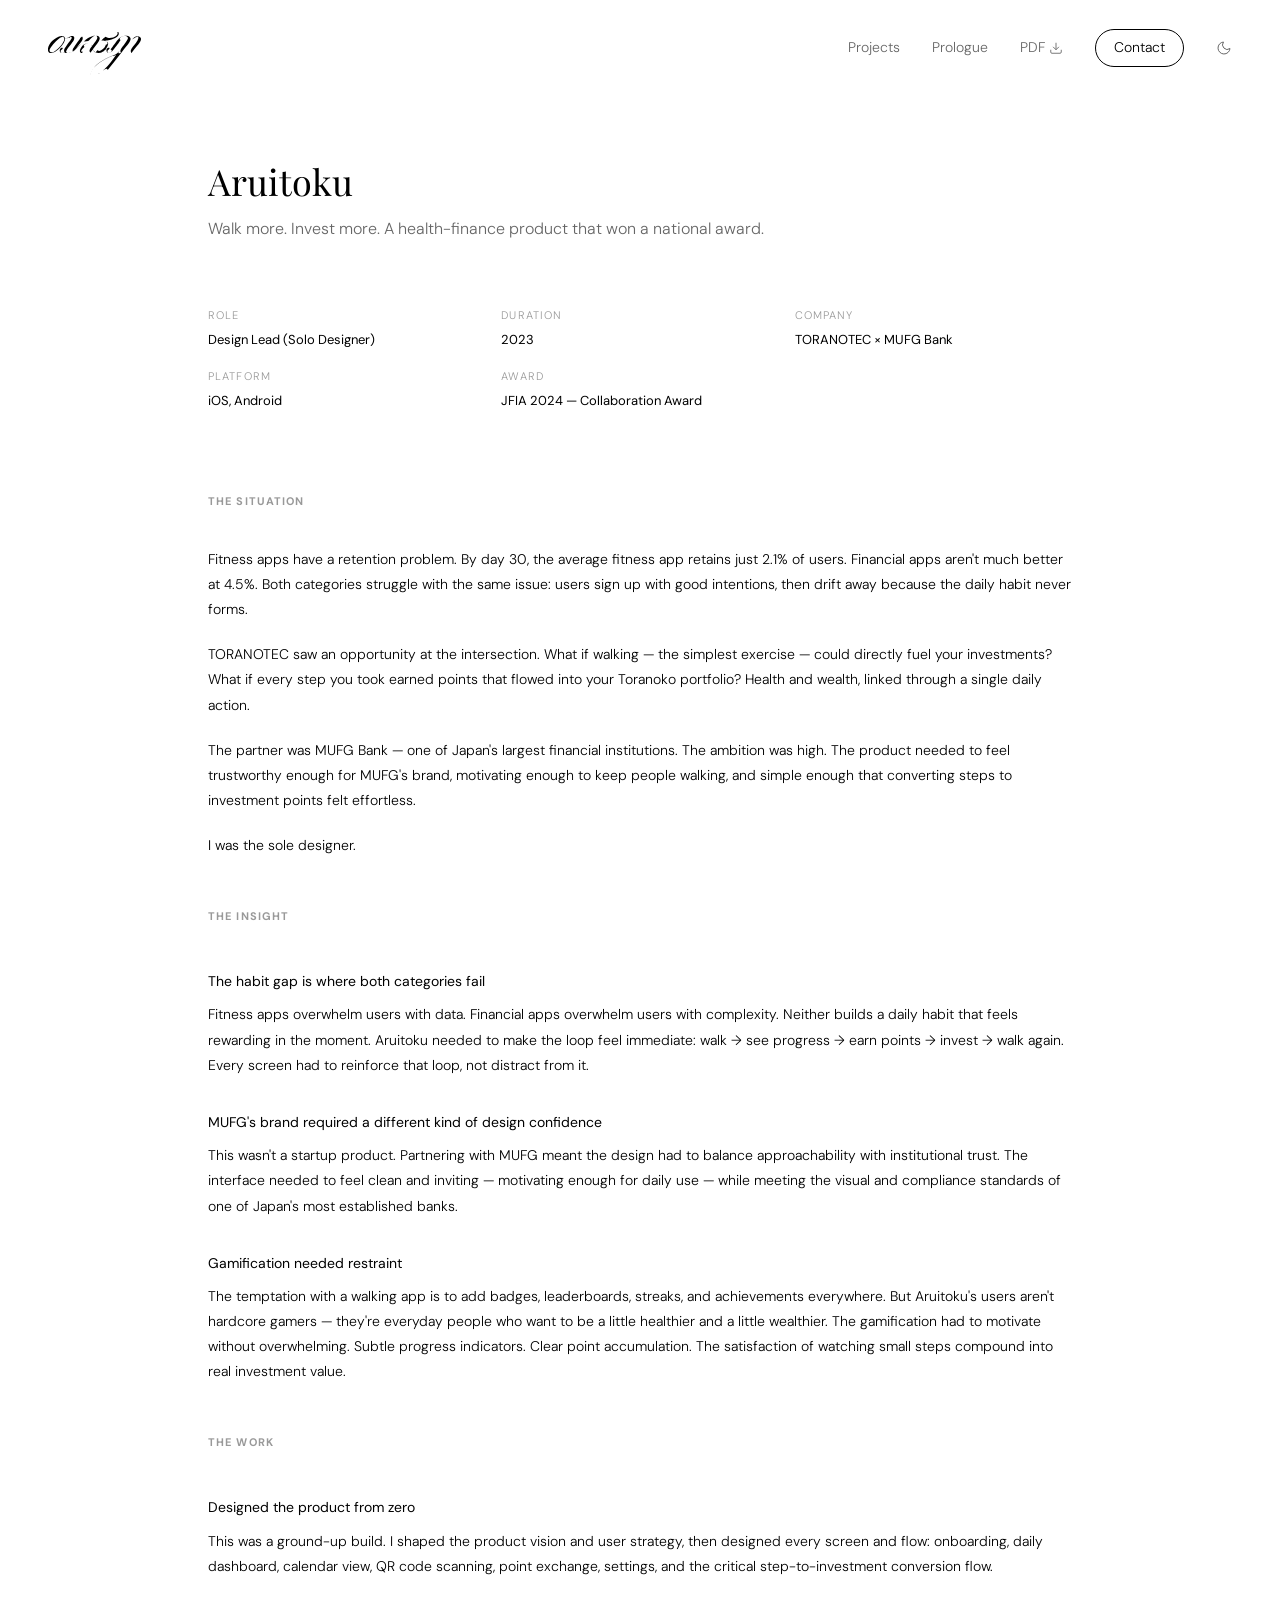
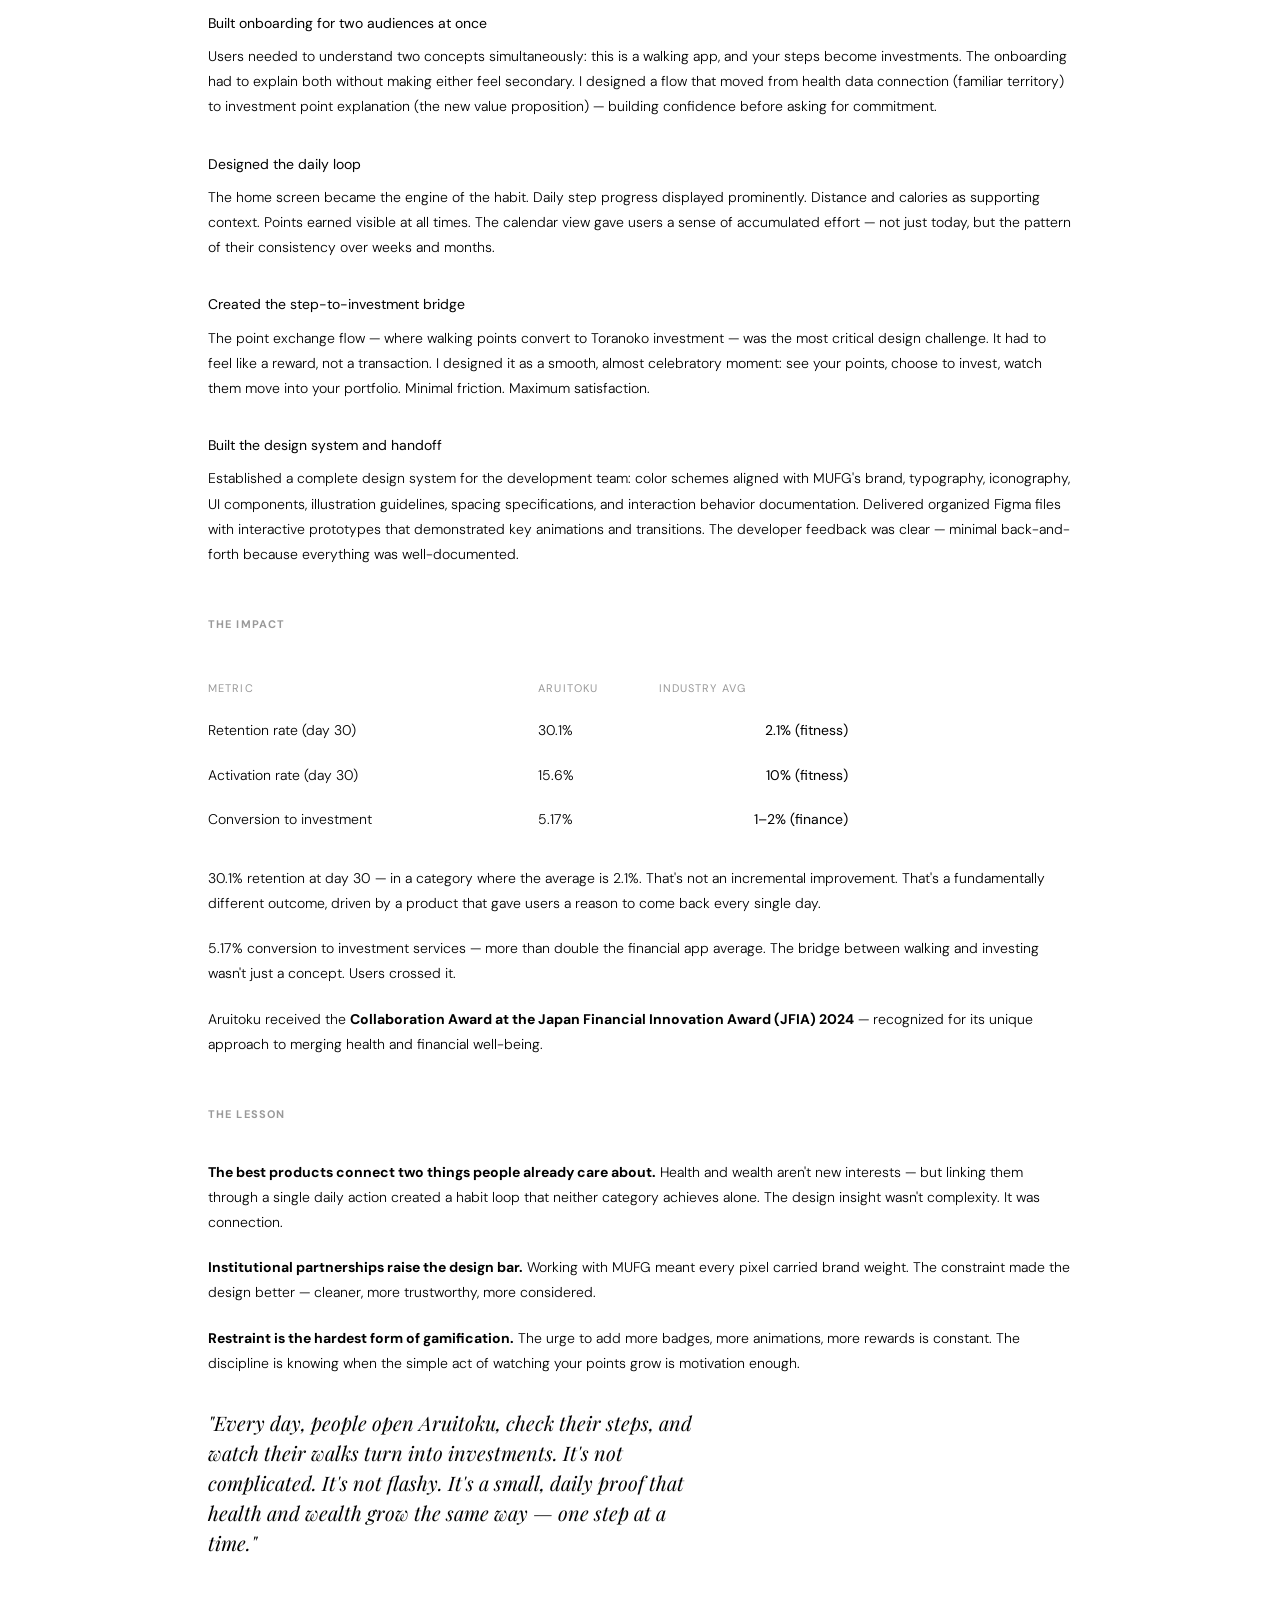
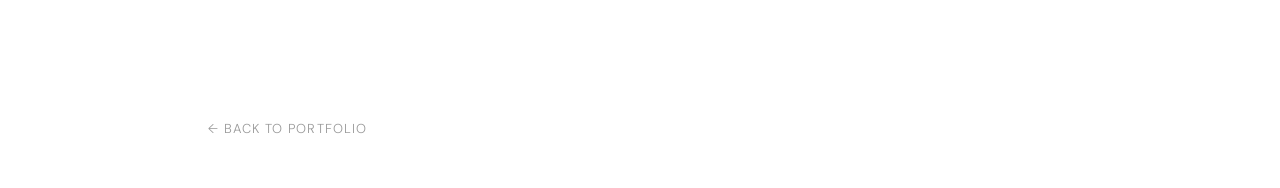
==== projects/aruitoku.html @ 1980c3f1 "Initial commit — portfolio site Static HTML/CSS portfolio with Didot + DM Sans typography, dark mode" ====
<!DOCTYPE html>
<html lang="en">
<head>
  <meta charset="UTF-8">
  <meta name="viewport" content="width=device-width, initial-scale=1.0">
  <title>Aruitoku — Amon T</title>
  <meta name="description" content="Walk more. Invest more. A health-finance walking app partnered with MUFG Bank that won the Japan Financial Innovation Award 2024.">
  <link href="https://fonts.googleapis.com/css2?family=Playfair+Display:ital,wght@0,400;1,400&family=DM+Sans:wght@100;200;300;400;500&display=swap" rel="stylesheet">
  <link rel="stylesheet" href="../css/style.css">
</head>
<body>
<a href="#main" class="skip-link">Skip to content</a>

<header class="site-header">
  <div class="container container--wide">
    <div class="site-header__logo"><a href="../index.html"><img src="../img/logo-amonrada.svg" alt="Amon T"></a></div>
    <nav class="site-header__nav" aria-label="Main navigation">
      <a href="../index.html#projects">Projects</a>
      <a href="../index.html#prologue">Prologue</a>
      <a href="../CV-AmonradaTardthong.pdf" download class="nav-pdf">PDF <svg width="14" height="14" viewBox="0 0 24 24" fill="none" stroke="currentColor" stroke-width="1.5"><path d="M21 15v4a2 2 0 0 1-2 2H5a2 2 0 0 1-2-2v-4"/><polyline points="7 10 12 15 17 10"/><line x1="12" y1="15" x2="12" y2="3"/></svg></a>
      <a href="#contact" class="nav-contact">Contact</a>
      <button class="theme-toggle" aria-label="Toggle light and dark mode" onclick="toggleTheme()">
        <svg class="theme-toggle__moon" viewBox="0 0 24 24"><path d="M21 12.79A9 9 0 1 1 11.21 3a7 7 0 0 0 9.79 9.79z"/></svg>
        <svg class="theme-toggle__sun" viewBox="0 0 24 24"><circle cx="12" cy="12" r="5"/><line x1="12" y1="1" x2="12" y2="3"/><line x1="12" y1="21" x2="12" y2="23"/><line x1="4.22" y1="4.22" x2="5.64" y2="5.64"/><line x1="18.36" y1="18.36" x2="19.78" y2="19.78"/><line x1="1" y1="12" x2="3" y2="12"/><line x1="21" y1="12" x2="23" y2="12"/><line x1="4.22" y1="19.78" x2="5.64" y2="18.36"/><line x1="18.36" y1="5.64" x2="19.78" y2="4.22"/></svg>
      </button>
    </nav>
  </div>
</header>
<main id="main">
  <section class="project-hero">
    <div class="container">
      <h1 class="project-hero__title">Aruitoku</h1>
      <p class="project-hero__subtitle">Walk more. Invest more. A health-finance product that won a national award.</p>
    </div>
  </section>

  <section>
    <div class="container">
      <dl class="project-meta">
        <div>
          <dt>Role</dt>
          <dd>Design Lead (Solo Designer)</dd>
        </div>
        <div>
          <dt>Duration</dt>
          <dd>2023</dd>
        </div>
        <div>
          <dt>Company</dt>
          <dd>TORANOTEC × MUFG Bank</dd>
        </div>
        <div>
          <dt>Platform</dt>
          <dd>iOS, Android</dd>
        </div>
        <div>
          <dt>Award</dt>
          <dd>JFIA 2024 — Collaboration Award</dd>
        </div>
      </dl>
    </div>
  </section>

  <!-- The situation -->
  <section class="content-section">
    <div class="container">
      <h2 class="content-section__label">The situation</h2>
      <div class="content-section__body">
        <p>Fitness apps have a retention problem. By day 30, the average fitness app retains just 2.1% of users. Financial apps aren't much better at 4.5%. Both categories struggle with the same issue: users sign up with good intentions, then drift away because the daily habit never forms.</p>
        <p>TORANOTEC saw an opportunity at the intersection. What if walking — the simplest exercise — could directly fuel your investments? What if every step you took earned points that flowed into your Toranoko portfolio? Health and wealth, linked through a single daily action.</p>
        <p>The partner was MUFG Bank — one of Japan's largest financial institutions. The ambition was high. The product needed to feel trustworthy enough for MUFG's brand, motivating enough to keep people walking, and simple enough that converting steps to investment points felt effortless.</p>
        <p>I was the sole designer.</p>
      </div>
    </div>
  </section>

  <!-- The insight -->
  <section class="content-section">
    <div class="container">
      <h2 class="content-section__label">The insight</h2>
      <div class="content-section__body">
        <h3>The habit gap is where both categories fail</h3>
        <p>Fitness apps overwhelm users with data. Financial apps overwhelm users with complexity. Neither builds a daily habit that feels rewarding in the moment. Aruitoku needed to make the loop feel immediate: walk → see progress → earn points → invest → walk again. Every screen had to reinforce that loop, not distract from it.</p>

        <h3>MUFG's brand required a different kind of design confidence</h3>
        <p>This wasn't a startup product. Partnering with MUFG meant the design had to balance approachability with institutional trust. The interface needed to feel clean and inviting — motivating enough for daily use — while meeting the visual and compliance standards of one of Japan's most established banks.</p>

        <h3>Gamification needed restraint</h3>
        <p>The temptation with a walking app is to add badges, leaderboards, streaks, and achievements everywhere. But Aruitoku's users aren't hardcore gamers — they're everyday people who want to be a little healthier and a little wealthier. The gamification had to motivate without overwhelming. Subtle progress indicators. Clear point accumulation. The satisfaction of watching small steps compound into real investment value.</p>
      </div>
    </div>
  </section>

  <!-- The work -->
  <section class="content-section">
    <div class="container">
      <h2 class="content-section__label">The work</h2>
      <div class="content-section__body">
        <h3>Designed the product from zero</h3>
        <p>This was a ground-up build. I shaped the product vision and user strategy, then designed every screen and flow: onboarding, daily dashboard, calendar view, QR code scanning, point exchange, settings, and the critical step-to-investment conversion flow.</p>

        <h3>Built onboarding for two audiences at once</h3>
        <p>Users needed to understand two concepts simultaneously: this is a walking app, and your steps become investments. The onboarding had to explain both without making either feel secondary. I designed a flow that moved from health data connection (familiar territory) to investment point explanation (the new value proposition) — building confidence before asking for commitment.</p>

        <h3>Designed the daily loop</h3>
        <p>The home screen became the engine of the habit. Daily step progress displayed prominently. Distance and calories as supporting context. Points earned visible at all times. The calendar view gave users a sense of accumulated effort — not just today, but the pattern of their consistency over weeks and months.</p>

        <h3>Created the step-to-investment bridge</h3>
        <p>The point exchange flow — where walking points convert to Toranoko investment — was the most critical design challenge. It had to feel like a reward, not a transaction. I designed it as a smooth, almost celebratory moment: see your points, choose to invest, watch them move into your portfolio. Minimal friction. Maximum satisfaction.</p>

        <h3>Built the design system and handoff</h3>
        <p>Established a complete design system for the development team: color schemes aligned with MUFG's brand, typography, iconography, UI components, illustration guidelines, spacing specifications, and interaction behavior documentation. Delivered organized Figma files with interactive prototypes that demonstrated key animations and transitions. The developer feedback was clear — minimal back-and-forth because everything was well-documented.</p>
      </div>
    </div>
  </section>

  <!-- The impact -->
  <section class="content-section">
    <div class="container">
      <h2 class="content-section__label">The impact</h2>
      <div class="content-section__body">
        <table class="metrics-table">
          <thead>
            <tr>
              <th>Metric</th>
              <th>Aruitoku</th>
              <th>Industry avg</th>
            </tr>
          </thead>
          <tbody>
            <tr>
              <td>Retention rate (day 30)</td>
              <td>30.1%</td>
              <td>2.1% (fitness)</td>
            </tr>
            <tr>
              <td>Activation rate (day 30)</td>
              <td>15.6%</td>
              <td>10% (fitness)</td>
            </tr>
            <tr>
              <td>Conversion to investment</td>
              <td>5.17%</td>
              <td>1–2% (finance)</td>
            </tr>
          </tbody>
        </table>
        <p>30.1% retention at day 30 — in a category where the average is 2.1%. That's not an incremental improvement. That's a fundamentally different outcome, driven by a product that gave users a reason to come back every single day.</p>
        <p>5.17% conversion to investment services — more than double the financial app average. The bridge between walking and investing wasn't just a concept. Users crossed it.</p>
        <p>Aruitoku received the <strong>Collaboration Award at the Japan Financial Innovation Award (JFIA) 2024</strong> — recognized for its unique approach to merging health and financial well-being.</p>
      </div>
    </div>
  </section>

  <!-- The lesson -->
  <section class="content-section">
    <div class="container">
      <h2 class="content-section__label">The lesson</h2>
      <div class="content-section__body">
        <p><strong>The best products connect two things people already care about.</strong> Health and wealth aren't new interests — but linking them through a single daily action created a habit loop that neither category achieves alone. The design insight wasn't complexity. It was connection.</p>
        <p><strong>Institutional partnerships raise the design bar.</strong> Working with MUFG meant every pixel carried brand weight. The constraint made the design better — cleaner, more trustworthy, more considered.</p>
        <p><strong>Restraint is the hardest form of gamification.</strong> The urge to add more badges, more animations, more rewards is constant. The discipline is knowing when the simple act of watching your points grow is motivation enough.</p>
      </div>
    </div>
  </section>

  <div class="container">
    <blockquote class="pull-quote">"Every day, people open Aruitoku, check their steps, and watch their walks turn into investments. It's not complicated. It's not flashy. It's a small, daily proof that health and wealth grow the same way — one step at a time."</blockquote>
  </div>

    <section class="content-section"><div class="container"><a href="../index.html" class="back-link">&#8592; Back to Portfolio</a></div></section>
</main>
<script>
function toggleTheme() {
  var root = document.documentElement;
  var current = root.getAttribute("data-theme");
  var isDark = current === "dark" || (!current && window.matchMedia("(prefers-color-scheme: dark)").matches);
  var next = isDark ? "light" : "dark";
  root.setAttribute("data-theme", next);
  localStorage.setItem("theme", next);
}
(function() {
  var saved = localStorage.getItem("theme");
  if (saved) document.documentElement.setAttribute("data-theme", saved);
})();

// Show/hide header on scroll
(function() {
  var header = document.querySelector('.site-header');
  if (!header) return;
  var lastY = 0;
  window.addEventListener('scroll', function() {
    var y = window.scrollY;
    if (y < 64) {
      header.classList.remove('site-header--hidden');
    } else if (y > lastY) {
      header.classList.add('site-header--hidden');
    } else {
      header.classList.remove('site-header--hidden');
    }
    lastY = y;
  }, { passive: true });
})();

// Page transition for back link
(function() {
  document.querySelectorAll('a.back-link, a[href^="../index.html"]').forEach(function(link) {
    link.addEventListener('click', function(e) {
      e.preventDefault();
      var url = link.getAttribute('href');
      document.body.classList.add('page-exit');
      setTimeout(function() { window.location.href = url; }, 400);
    });
  });
})();
</script>
</body>
</html>
---- css/style.css ----
/* ============================================
   Portfolio — Amonrada Tardthong
   Pure black & white. Instrument Serif + DM Sans.
   ============================================ */

/* --- Reset & Base --- */
*, *::before, *::after {
  margin: 0;
  padding: 0;
  box-sizing: border-box;
}

:root {
  --text-primary: #000000;
  --text-secondary: #666666;
  --text-tertiary: #999999;
  --border: #E5E5E5;
  --bg: #FFFFFF;
  --bg-placeholder: #F5F5F5;
  --bg-warm: #F7F5F2;
  --max-width: 960px;
  --font-display: Didot, 'Playfair Display', 'Bodoni MT', Georgia, serif;
  --font-body: 'DM Sans', -apple-system, sans-serif;
}

/* Dark mode — applied via [data-theme="dark"] toggle or system preference */
[data-theme="dark"] {
  --text-primary: #F0F0F0;
  --text-secondary: #A0A0A0;
  --text-tertiary: #707070;
  --border: #2A2A2A;
  --bg: #0A0A0A;
  --bg-placeholder: #1A1A1A;
  --bg-warm: #141210;
}

@media (prefers-color-scheme: dark) {
  :root:not([data-theme="light"]) {
    --text-primary: #F0F0F0;
    --text-secondary: #A0A0A0;
    --text-tertiary: #707070;
    --border: #2A2A2A;
    --bg: #0A0A0A;
    --bg-placeholder: #1A1A1A;
    --bg-warm: #141210;
  }
}

html {
  font-size: 16px;
  -webkit-text-size-adjust: 100%;
  scrollbar-width: thin;
  scrollbar-color: rgba(0, 0, 0, 0.15) transparent;
}

::-webkit-scrollbar {
  width: 6px;
}

::-webkit-scrollbar-track {
  background: transparent;
}

::-webkit-scrollbar-thumb {
  background: rgba(0, 0, 0, 0.15);
  border-radius: 3px;
}

::-webkit-scrollbar-thumb:hover {
  background: rgba(0, 0, 0, 0.3);
}

@media (prefers-color-scheme: dark) {
  :root:not([data-theme="light"]) {
    scrollbar-color: rgba(255, 255, 255, 0.15) transparent;
  }
  :root:not([data-theme="light"]) ::-webkit-scrollbar-thumb {
    background: rgba(255, 255, 255, 0.15);
  }
  :root:not([data-theme="light"]) ::-webkit-scrollbar-thumb:hover {
    background: rgba(255, 255, 255, 0.3);
  }
}

[data-theme="dark"] {
  scrollbar-color: rgba(255, 255, 255, 0.15) transparent;
}

[data-theme="dark"] ::-webkit-scrollbar-thumb {
  background: rgba(255, 255, 255, 0.15);
}

[data-theme="dark"] ::-webkit-scrollbar-thumb:hover {
  background: rgba(255, 255, 255, 0.3);
}

body {
  font-family: var(--font-body);
  font-weight: 300;
  font-size: 14px;
  line-height: 1.7;
  color: var(--text-primary);
  background-color: var(--bg);
  -webkit-font-smoothing: antialiased;
  -moz-osx-font-smoothing: grayscale;
  padding-top: 80px;
}

a {
  color: inherit;
  text-decoration: none;
}

a:hover {
  text-decoration: underline;
}

img {
  max-width: 100%;
  display: block;
}

/* --- Page load animation --- */

.hero__name-block {
  opacity: 0;
  transform: translateY(30px);
  animation: fadeSlideUp 0.8s ease forwards 0.5s;
}

@keyframes fadeSlideUp {
  to {
    opacity: 1;
    transform: translateY(0);
  }
}

@keyframes fadeSlideDown {
  to {
    opacity: 1;
    transform: translateY(0);
  }
}

/* Scroll-triggered fade in */
.fade-in {
  opacity: 0;
  transform: translateY(24px);
  transition: opacity 0.6s ease, transform 0.6s ease;
}

.fade-in.is-visible {
  opacity: 1;
  transform: translateY(0);
}

/* --- Skip to content --- */
.skip-link {
  position: absolute;
  top: -100%;
  left: 16px;
  background: var(--text-primary);
  color: var(--bg);
  padding: 8px 16px;
  font-size: 13px;
  z-index: 100;
  border-radius: 0 0 4px 4px;
}

.skip-link:focus {
  top: 0;
  text-decoration: none;
}

/* --- Layout --- */
.container {
  max-width: var(--max-width);
  margin: 0 auto;
  padding-left: 24px;
  padding-right: 24px;
}

@media (min-width: 640px) {
  .container {
    padding-left: 36px;
    padding-right: 36px;
  }
}

@media (min-width: 960px) {
  .container {
    padding-left: 48px;
    padding-right: 48px;
  }
}

.container--wide {
  max-width: 1280px;
}

/* --- Header --- */
.site-header {
  padding: 20px 0;
  position: fixed;
  top: 0;
  left: 0;
  right: 0;
  z-index: 50;
  background: rgba(255, 255, 255, 0.95);
  backdrop-filter: blur(20px);
  -webkit-backdrop-filter: blur(20px);
  transform: translateY(0);
  transition: transform 0.3s ease;
}

@media (prefers-color-scheme: dark) {
  :root:not([data-theme="light"]) .site-header {
    background: rgba(10, 10, 10, 0.95);
  }
}

[data-theme="dark"] .site-header {
  background: rgba(10, 10, 10, 0.95);
}

.site-header--hidden {
  transform: translateY(-100%);
}

.site-header .container {
  display: flex;
  justify-content: space-between;
  align-items: center;
  max-width: 1280px;
}

.site-header__logo {
  display: flex;
  align-items: center;
  padding-top: 12px;
}

.site-header__logo img {
  height: 44px;
  width: auto;
  display: block;
}

@media (prefers-color-scheme: dark) {
  :root:not([data-theme="light"]) .site-header__logo img {
    filter: invert(1);
  }
}

[data-theme="dark"] .site-header__logo img {
  filter: invert(1);
}

.site-header__logo a:hover {
  text-decoration: none;
}

.site-header__nav {
  display: flex;
  align-items: center;
  gap: 32px;
}

.site-header__nav a {
  font-size: 14px;
  font-weight: 300;
  color: var(--text-secondary);
}

.site-header__nav a:hover {
  color: var(--text-primary);
  text-decoration: none;
}

.site-header__nav .nav-pdf {
  display: inline-flex;
  align-items: center;
  gap: 4px;
}

.site-header__nav .nav-pdf svg {
  vertical-align: middle;
}

.site-header__nav .nav-contact {
  border: 1px solid var(--text-primary);
  border-radius: 20px;
  padding: 6px 18px;
  color: var(--text-primary);
  font-weight: 300;
  transition: background 0.2s, color 0.2s;
}

.site-header__nav .nav-contact:hover {
  background: var(--text-primary);
  color: var(--bg);
}

/* --- Hero (Home) — full page --- */
.hero {
  padding: 0;
}

.hero__content {
  display: flex;
  flex-direction: column;
  justify-content: flex-end;
  min-height: calc(100vh - 80px);
  max-width: 1280px;
  margin: 0 auto;
  padding: 48px 24px;
  position: relative;
  will-change: transform, opacity;
}

@media (min-width: 640px) {
  .hero__content {
    padding: 48px 36px;
  }
}

@media (min-width: 960px) {
  .hero__content {
    padding: 56px 48px;
  }
}

.hero__location-value {
  margin-top: 1.5rem;
  font-size: 11px;
  font-weight: 300;
  text-transform: uppercase;
  letter-spacing: 0.08em;
  color: var(--text-tertiary);
}

.hero__name-block {
  padding: 2rem 0;
  position: relative;
  transition: opacity 0.3s ease, transform 0.3s ease;
}

.hero__location {
  transition: opacity 0.3s ease, transform 0.3s ease;
}

.hero__title {
  font-family: var(--font-display);
  font-size: 64px;
  font-weight: 400;
  line-height: 1.05;
  text-transform: uppercase;
  letter-spacing: 0.04em;
}

@media (min-width: 640px) {
  .hero__title {
    font-size: 80px;
  }
}

@media (min-width: 960px) {
  .hero__title {
    font-size: 104px;
  }
}

.hero__tagline {
  margin-top: 1.5rem;
  font-size: 12px;
  text-transform: uppercase;
  letter-spacing: 0.08em;
  line-height: 1.7;
  color: var(--text-primary);
  max-width: 420px;
}

/* Scroll indicator */
.hero__scroll {
  position: absolute;
  bottom: 0;
  right: 0;
  display: flex;
  align-items: flex-end;
  gap: 12px;
  font-size: 11px;
  text-transform: uppercase;
  letter-spacing: 0.1em;
  color: var(--text-tertiary);
  transition: opacity 0.3s ease;
}

@media (min-width: 640px) {
  .hero__scroll {
    right: 36px;
  }
}

@media (min-width: 960px) {
  .hero__scroll {
    right: 48px;
  }
}

.hero__scroll-line {
  width: 1px;
  height: 48px;
  position: relative;
  overflow: hidden;
  background: var(--border);
}

.hero__scroll-line::after {
  content: '';
  position: absolute;
  top: -100%;
  left: 0;
  width: 1px;
  height: 100%;
  background: linear-gradient(to bottom, transparent, var(--text-primary));
  animation: scrollLine 2s ease-in-out infinite;
}

@keyframes scrollLine {
  0% { top: -100%; }
  50% { top: 100%; }
  50.01% { top: -100%; }
  100% { top: 100%; }
}

/* Rotating welcome badge */
.hero__badge {
  position: absolute;
  top: 48px;
  right: 24px;
  width: 112px;
  height: 112px;
  display: none;
}

@media (min-width: 640px) {
  .hero__badge {
    display: block;
    right: 36px;
  }
}

@media (min-width: 960px) {
  .hero__badge {
    width: 128px;
    height: 128px;
    right: 48px;
  }
}

.hero__badge svg {
  width: 100%;
  height: 100%;
  animation: spin 20s linear infinite;
}

@keyframes spin {
  from { transform: rotate(0deg); }
  to { transform: rotate(360deg); }
}

/* --- Point of View --- */
.pov {
  padding: 8rem 0 9rem;
}

.pov__label {
  font-size: 11px;
  font-weight: 400;
  text-transform: uppercase;
  letter-spacing: 0.15em;
  color: var(--text-tertiary);
  margin-bottom: 2.5rem;
}

.pov__text {
  font-family: var(--font-body);
  font-size: 24px;
  font-weight: 100;
  line-height: 1.6;
  max-width: 680px;
  background: linear-gradient(
    to bottom,
    var(--text-primary) 0%,
    var(--text-primary) calc(var(--pov-reveal, 0%) - 15%),
    var(--border) calc(var(--pov-reveal, 0%) + 15%)
  );
  -webkit-background-clip: text;
  -webkit-text-fill-color: transparent;
  background-clip: text;
}

.pov__text--second {
  margin-top: 1.5rem;
}

@media (min-width: 640px) {
  .pov__text {
    font-size: 32px;
  }
}

@media (min-width: 960px) {
  .pov__text {
    font-size: 42px;
  }
}

/* --- Profile / Timeline section --- */
.profile {
  padding: 6rem 0;
}

.profile .container {
  max-width: 1280px;
}

.profile__label {
  font-size: 11px;
  font-weight: 400;
  text-transform: uppercase;
  letter-spacing: 0.15em;
  color: var(--text-tertiary);
  margin-bottom: 1.5rem;
}

.profile__heading {
  font-family: var(--font-display);
  font-size: 48px;
  font-weight: 400;
  line-height: 1.1;
  margin-bottom: 4rem;
}

@media (min-width: 640px) {
  .profile__heading {
    font-size: 64px;
  }
}

@media (min-width: 960px) {
  .profile__heading {
    font-size: 80px;
  }
}

/* Timeline */
.timeline {
  padding-top: 0.5rem;
  overflow-x: auto;
}

.timeline__track {
  display: flex;
  gap: 0;
  min-width: 600px;
  position: relative;
}

.timeline__item {
  flex: 1;
  position: relative;
  padding-top: 2rem;
}

.timeline__item::before {
  content: '';
  position: absolute;
  top: 8px;
  left: 0;
  right: 0;
  height: 1px;
  background: var(--border);
}

.timeline__item:last-child::before {
  background: repeating-linear-gradient(
    to right,
    var(--border) 0,
    var(--border) 4px,
    transparent 4px,
    transparent 8px
  );
}

.timeline--no-dash .timeline__item:last-child::before {
  background: var(--border);
}

.timeline__dot {
  position: absolute;
  top: 4px;
  left: 0;
  width: 9px;
  height: 9px;
  border: 1.5px solid var(--text-primary);
  border-radius: 50%;
  background: var(--bg);
  z-index: 1;
}

.timeline__year {
  font-size: 12px;
  color: var(--text-tertiary);
  margin-bottom: 0.75rem;
  font-style: italic;
  font-family: var(--font-display);
}

.timeline__role {
  font-size: 14px;
  font-weight: 400;
  line-height: 1.4;
  margin-bottom: 0.15rem;
}

.timeline__company {
  font-size: 12px;
  color: var(--text-tertiary);
}

/* --- Section label --- */
.section-label {
  font-family: var(--font-body);
  font-size: 11px;
  font-weight: 400;
  text-transform: uppercase;
  letter-spacing: 0.1em;
  color: var(--text-tertiary);
  padding-bottom: 1rem;
  margin-bottom: 0;
}

/* --- Section spacing --- */
.section {
  padding-top: 6rem;
}

/* --- Projects grid --- */
.projects__title {
  font-size: 11px;
  font-weight: 400;
  text-transform: uppercase;
  letter-spacing: 0.15em;
  color: var(--text-tertiary);
  margin-bottom: 3rem;
}

/* Featured project — minimal border card */
.project-feature {
  border: 1px solid var(--border);
  border-radius: 16px;
  padding: 2rem;
  margin-bottom: 2rem;
  display: grid;
  grid-template-columns: 1fr;
  gap: 1.5rem;
  box-shadow: none;
  transition: transform 0.3s ease, box-shadow 0.3s ease;
  cursor: pointer;
  text-decoration: none;
  color: inherit;
}

.project-feature:hover {
  transform: translateY(-4px);
  box-shadow: 0 8px 24px rgba(0, 0, 0, 0.05);
  text-decoration: none;
}

@media (min-width: 768px) {
  .project-feature {
    grid-template-columns: 1fr 1fr;
    padding: 2.5rem;
    gap: 2.5rem;
    align-items: center;
  }
}

.project-feature__content {
  display: flex;
  flex-direction: column;
}

.project-feature__left {
  display: flex;
  flex-direction: column;
}

.project-feature__image {
  background: var(--bg-placeholder);
  aspect-ratio: 4 / 3;
  width: 100%;
  display: flex;
  align-items: center;
  justify-content: center;
  font-size: 13px;
  color: var(--text-tertiary);
  border-radius: 8px;
  overflow: hidden;
}

.project-feature__image img {
  width: 100%;
  height: 100%;
  object-fit: cover;
}

@media (min-width: 768px) {
  .project-feature__image {
    aspect-ratio: auto;
    height: 100%;
    min-height: 260px;
  }
}

.project-feature__year {
  font-size: 11px;
  text-transform: uppercase;
  letter-spacing: 0.1em;
  color: var(--text-tertiary);
  margin-bottom: 0.5rem;
}

.project-feature__name {
  font-family: var(--font-body);
  font-size: 22px;
  font-weight: 400;
  margin-bottom: 0.5rem;
}

.project-feature__quote {
  font-family: var(--font-body);
  font-size: 14px;
  font-weight: 300;
  font-style: italic;
  line-height: 1.6;
  color: var(--text-secondary);
  margin-bottom: 1rem;
}

.project-feature__desc {
  font-size: 13px;
  font-weight: 300;
  color: var(--text-secondary);
  line-height: 1.7;
}


.project-feature__results-label {
  font-size: 11px;
  text-transform: uppercase;
  letter-spacing: 0.1em;
  color: var(--text-tertiary);
  margin-top: 1.5rem;
  margin-bottom: 1.25rem;
}

.project-feature__results {
  list-style: none;
  display: flex;
  flex-direction: column;
  gap: 1rem;
}

.project-feature__results li {
  display: flex;
  align-items: baseline;
  gap: 10px;
  font-size: 14px;
  font-weight: 400;
  line-height: 1.5;
}

.project-feature__results li::before {
  content: '✓';
  color: var(--text-tertiary);
  flex-shrink: 0;
  font-size: 14px;
}

/* Other projects — 4-column small cards */
.projects-grid-sm {
  display: grid;
  grid-template-columns: 1fr 1fr;
  gap: 2rem 1.5rem;
  margin-top: 6rem;
}

@media (min-width: 768px) {
  .projects-grid-sm {
    grid-template-columns: repeat(4, 1fr);
    gap: 2rem;
  }
}

.project-card-sm {
  display: block;
  cursor: pointer;
}

.project-card-sm:hover {
  text-decoration: none;
}

.project-card-sm__image img,
.archive-card__image img {
  width: 100%;
  height: 100%;
  object-fit: cover;
}

.project-card-sm__image {
  background: var(--bg-placeholder);
  aspect-ratio: 1 / 1;
  overflow: hidden;
  width: 100%;
  display: flex;
  align-items: center;
  justify-content: center;
  font-size: 12px;
  color: var(--text-tertiary);
  margin-bottom: 0.75rem;
  border-radius: 8px;
  transition: transform 0.3s ease, box-shadow 0.3s ease;
}

.project-card-sm:hover .project-card-sm__image {
  transform: translateY(-4px);
  box-shadow: 0 8px 24px rgba(0, 0, 0, 0.05);
}

.project-card-sm__year {
  font-size: 12px;
  color: var(--text-tertiary);
  margin-bottom: 0.25rem;
}

.project-card-sm__name {
  font-size: 14px;
  font-weight: 400;
  margin-bottom: 0.5rem;
}

.project-card-sm__desc {
  font-size: 12px;
  font-weight: 300;
  color: var(--text-secondary);
  line-height: 1.6;
  margin-bottom: 0.5rem;
}

.project-card-sm__impact {
  font-size: 12px;
  font-weight: 400;
  color: var(--text-primary);
}

.projects__see-all {
  display: inline-block;
  margin-top: 2.5rem;
  padding-top: 1.5rem;
  border-top: 1px solid var(--border);
  font-size: 12px;
  font-weight: 400;
  text-transform: uppercase;
  letter-spacing: 0.1em;
  color: var(--text-secondary);
}

.projects__see-all:hover {
  color: var(--text-primary);
  text-decoration: underline;
}

/* --- Archive grid — 5 columns --- */
.archive-grid {
  display: grid;
  grid-template-columns: 1fr 1fr;
  gap: 2rem 1.5rem;
}

@media (min-width: 768px) {
  .archive-grid {
    grid-template-columns: repeat(5, 1fr);
    gap: 2rem;
  }
}

.archive-card {
  cursor: default;
}

.archive-card__image {
  background: var(--bg-placeholder);
  aspect-ratio: 1 / 1;
  overflow: hidden;
  transition: transform 0.3s ease, box-shadow 0.3s ease;
  width: 100%;
  display: flex;
  align-items: center;
  justify-content: center;
  font-size: 11px;
  color: var(--text-tertiary);
  margin-bottom: 0.75rem;
  border-radius: 8px;
}

.archive-card:hover .archive-card__image {
  transform: translateY(-4px);
  box-shadow: 0 8px 24px rgba(0, 0, 0, 0.05);
}

.archive-card__name {
  font-size: 13px;
  font-weight: 400;
  margin-bottom: 0.2rem;
}

.prologue-grid {
  display: grid;
  grid-template-columns: 1fr 1fr;
  gap: 2rem;
}

.prologue__note {
  margin-top: 2rem;
  font-size: 13px;
  font-weight: 300;
  color: var(--text-tertiary);
  line-height: 1.6;
}

.prologue-grid .archive-card__image {
  aspect-ratio: 16 / 10;
}

.archive-card__desc {
  font-size: 12px;
  font-weight: 300;
  color: var(--text-secondary);
  line-height: 1.6;
  margin-top: 0.5rem;
}

.archive-card__type {
  font-size: 11px;
  color: var(--text-tertiary);
  line-height: 1.5;
}

/* --- About paragraph (home) --- */
.about-brief {
  padding-top: 6rem;
}

.about-brief p {
  font-size: 13px;
  color: var(--text-secondary);
  max-width: 460px;
  line-height: 1.7;
}

/* --- Footer --- */
.site-footer {
  padding: 6rem 0 4rem;
  opacity: 0;
  transition: opacity 0.5s ease;
}

.site-footer.is-visible {
  opacity: 1;
}

body.home .site-footer {
  position: sticky;
  bottom: 0;
  z-index: -1;
}

/* Detail pages */
body:not(.home) main {
  padding-bottom: 0;
  margin-bottom: 0;
}

body:not(.home) .site-footer {
  margin-top: 2rem;
}

/* Back to portfolio link */

.back-link {
  display: block;
  padding: 5rem 0 3rem;
  font-size: 13px;
  color: var(--text-tertiary);
  text-decoration: none;
  letter-spacing: 0.08em;
  text-transform: uppercase;
}

.back-link:hover {
  color: var(--text-primary);
  text-decoration: none;
}

main {
  position: relative;
  z-index: 1;
  background: var(--bg);
}

/* Sticky footer reveal — only on home page */
body.home main {
  margin-bottom: 250px;
  padding-bottom: 4rem;
}

.site-header {
  z-index: 50;
}

.site-footer__top {
  display: flex;
  flex-direction: column;
  gap: 2rem;
  margin-bottom: 3rem;
}

@media (min-width: 768px) {
  .site-footer__top {
    flex-direction: row;
    justify-content: space-between;
    align-items: flex-end;
  }
}

.site-footer__heading {
  font-family: var(--font-display);
  font-size: 48px;
  font-weight: 400;
  margin: 0;
}

@media (min-width: 640px) {
  .site-footer__heading {
    font-size: 64px;
  }
}

.site-footer__links {
  display: flex;
  gap: 3rem;
}

@media (min-width: 640px) {
  .site-footer__grid {
    grid-template-columns: 1fr 1fr 1fr;
  }
}

.site-footer__label {
  font-size: 11px;
  text-transform: uppercase;
  letter-spacing: 0.12em;
  color: var(--text-tertiary);
  margin-bottom: 0.5rem;
}

.site-footer__value {
  font-size: 15px;
  font-weight: 400;
}

.site-footer__value a {
  text-decoration: underline;
}

.site-footer__value a:hover {
  color: var(--text-secondary);
}

.site-footer__bottom {
  display: flex;
  flex-direction: column;
  gap: 0.25rem;
  padding-top: 2rem;
}

@media (min-width: 640px) {
  .site-footer__bottom {
    flex-direction: row;
    justify-content: space-between;
  }
}

.site-footer__updated {
  font-size: 13px;
  color: var(--text-tertiary);
}

.site-footer__copyright {
  font-size: 13px;
  color: var(--text-tertiary);
}

.site-footer__disclaimer {
  margin-top: 0.5rem;
  font-size: 12px;
  color: var(--text-tertiary);
  font-weight: 300;
}

/* ============================================
   Project detail pages
   ============================================ */

/* --- Project hero --- */
.project-hero {
  padding: 5rem 0 2rem;
}

.project-hero__number {
  font-family: var(--font-body);
  font-size: 12px;
  color: var(--text-tertiary);
  margin-bottom: 0.5rem;
}

.project-hero__title {
  font-family: var(--font-display);
  font-size: 36px;
  font-weight: 400;
  line-height: 1.2;
  margin-bottom: 0.75rem;
}

.project-hero__subtitle {
  font-family: var(--font-body);
  font-size: 16px;
  color: var(--text-secondary);
  font-weight: 300;
  max-width: 640px;
}

/* --- Project meta grid --- */
.project-meta {
  display: grid;
  grid-template-columns: 1fr;
  gap: 1rem;
  padding: 2rem 0;
  font-size: 13px;
}

@media (min-width: 640px) {
  .project-meta {
    grid-template-columns: repeat(2, 1fr);
  }
}

@media (min-width: 960px) {
  .project-meta {
    grid-template-columns: repeat(3, 1fr);
  }
}

.project-meta dt {
  font-size: 11px;
  text-transform: uppercase;
  letter-spacing: 0.1em;
  color: var(--text-tertiary);
  margin-bottom: 0.25rem;
}

.project-meta dd {
  font-weight: 400;
}

/* --- Content sections --- */
.content-section {
  padding-top: 3rem;
}

.content-section__label {
  font-size: 11px;
  text-transform: uppercase;
  letter-spacing: 0.1em;
  color: var(--text-tertiary);
  padding-bottom: 0.75rem;
  margin-bottom: 1.5rem;
}

.content-section__body {
  max-width: 100%;
  font-size: 14px;
  line-height: 1.8;
}

.content-section__body p {
  margin-bottom: 1.25rem;
}

.content-section__body p:last-child {
  margin-bottom: 0;
}

.content-section__body h3 {
  font-family: var(--font-body);
  font-size: 14px;
  font-weight: 400;
  margin-top: 2rem;
  margin-bottom: 0.5rem;
}

.content-section__body ul,
.content-section__body ol {
  padding-left: 1.25rem;
  margin-bottom: 1.25rem;
}

.content-section__body li {
  margin-bottom: 0.35rem;
}

/* --- Pull quote --- */
.pull-quote {
  font-family: var(--font-display);
  font-style: italic;
  font-size: 20px;
  line-height: 1.5;
  max-width: 500px;
  padding: 2rem 0;
  color: var(--text-primary);
}

/* --- Metrics table --- */
.metrics-table {
  width: 100%;
  max-width: 640px;
  border-collapse: collapse;
  font-size: 14px;
  margin: 1.5rem 0;
}

.metrics-table th,
.metrics-table td {
  text-align: left;
  padding: 0.6rem 0;
  font-weight: 300;
  vertical-align: top;
}

.metrics-table th {
  font-size: 11px;
  text-transform: uppercase;
  letter-spacing: 0.1em;
  color: var(--text-tertiary);
  font-weight: 400;
}

.metrics-table td:last-child {
  text-align: right;
  font-weight: 400;
}

/* --- Image placeholder --- */
.img-placeholder {
  background: var(--bg-placeholder);
  display: flex;
  align-items: center;
  justify-content: center;
  font-size: 13px;
  color: var(--text-tertiary);
  margin: 2rem 0;
  border-radius: 0;
}

.img-placeholder--hero {
  aspect-ratio: 16 / 9;
  width: 100%;
}

.img-placeholder--ui {
  aspect-ratio: 4 / 3;
  width: 100%;
}

/* --- Project navigation --- */
.project-nav {
  display: flex;
  justify-content: space-between;
  align-items: flex-start;
  padding: 3rem 0;
  margin-top: 3rem;
  font-size: 13px;
}

.project-nav a {
  display: flex;
  flex-direction: column;
  gap: 0.25rem;
  color: var(--text-secondary);
}

.project-nav a:hover {
  color: var(--text-primary);
  text-decoration: none;
}

.project-nav__label {
  font-size: 11px;
  text-transform: uppercase;
  letter-spacing: 0.1em;
  color: var(--text-tertiary);
}

.project-nav__name {
  font-weight: 400;
}

.project-nav__next {
  text-align: right;
}

/* ============================================
   About page
   ============================================ */

.about-hero {
  padding: 4rem 0 2rem;
}

.about-hero__title {
  font-family: var(--font-display);
  font-size: 36px;
  font-weight: 400;
}

.about-section {
  padding-top: 2rem;
}

.about-row {
  display: grid;
  grid-template-columns: 1fr;
  gap: 0.5rem;
  padding: 1.5rem 0;
}

@media (min-width: 640px) {
  .about-row {
    grid-template-columns: 160px 1fr;
    gap: 2rem;
  }
}

.about-row__label {
  font-size: 11px;
  text-transform: uppercase;
  letter-spacing: 0.1em;
  color: var(--text-tertiary);
  padding-top: 0.15rem;
}

.about-row__content {
  max-width: 560px;
  line-height: 1.7;
}

.about-row__content p {
  margin-bottom: 0.75rem;
}

.about-row__content p:last-child {
  margin-bottom: 0;
}

.about-activities {
  padding-top: 3rem;
}

.about-activities__list {
  list-style: none;
  padding-top: 1rem;
  font-size: 14px;
}

.about-activities__list li {
  padding: 0.4rem 0;
  color: var(--text-secondary);
}

.about-contact {
  padding: 4rem 0 2rem;
}

.about-contact__status {
  font-size: 16px;
  font-weight: 400;
  margin-bottom: 1rem;
}

.about-contact__links {
  font-size: 14px;
  color: var(--text-secondary);
  line-height: 2;
}

.about-contact__links a {
  display: inline;
}

/* --- Close button (detail pages) --- */
.close-btn {
  position: fixed;
  top: 24px;
  right: 24px;
  z-index: 100;
  background: var(--bg);
  border: 1px solid var(--border);
  border-radius: 50%;
  width: 44px;
  height: 44px;
  display: flex;
  align-items: center;
  justify-content: center;
  cursor: pointer;
  font-size: 22px;
  font-weight: 300;
  color: var(--text-secondary);
  transition: transform 0.3s ease, opacity 0.3s ease, color 0.2s, border-color 0.2s;
}

.close-btn:hover {
  color: var(--text-primary);
  border-color: var(--text-primary);
}

.close-btn.is-hidden {
  transform: translateY(-80px);
  opacity: 0;
}

/* --- Page transitions --- */
main {
  animation: pageEnter 0.5s ease both;
}

body.page-exit main {
  animation: pageExit 0.4s ease both;
}

body.page-exit .site-header {
  opacity: 0;
  transition: opacity 0.3s ease;
}

@keyframes pageEnter {
  from {
    opacity: 0;
    transform: translateY(30px);
  }
  to {
    opacity: 1;
    transform: translateY(0);
  }
}

@keyframes pageExit {
  from {
    opacity: 1;
    transform: translateY(0);
  }
  to {
    opacity: 0;
    transform: translateY(-20px);
  }
}

/* --- Contact modal --- */
.contact-modal {
  position: fixed;
  inset: 0;
  z-index: 300;
  display: flex;
  align-items: center;
  justify-content: center;
  visibility: hidden;
  opacity: 0;
  transition: opacity 0.3s ease, visibility 0s 0.3s;
}

.contact-modal.is-open {
  visibility: visible;
  opacity: 1;
  transition: opacity 0.3s ease, visibility 0s 0s;
}

.contact-modal__overlay {
  position: absolute;
  inset: 0;
  background: rgba(0, 0, 0, 0.4);
}

.contact-modal__card {
  position: relative;
  background: var(--bg);
  border-radius: 20px;
  width: 90%;
  max-width: 560px;
  max-height: 90vh;
  overflow-y: auto;
  padding: 3rem;
  transform: translateY(20px);
  transition: transform 0.3s cubic-bezier(0.16, 1, 0.3, 1);
}

.contact-modal.is-open .contact-modal__card {
  transform: translateY(0);
}

.contact-modal__close {
  position: absolute;
  top: 1.5rem;
  right: 1.5rem;
  background: none;
  border: none;
  font-size: 24px;
  color: var(--text-tertiary);
  cursor: pointer;
  padding: 4px;
  line-height: 1;
}

.contact-modal__close:hover {
  color: var(--text-primary);
}

.contact-modal__title {
  font-family: var(--font-display);
  font-size: 36px;
  font-weight: 400;
  margin-bottom: 0.5rem;
}

.contact-modal__subtitle {
  font-size: 14px;
  font-weight: 300;
  color: var(--text-secondary);
  margin-bottom: 2rem;
}

.contact-modal__label {
  font-size: 11px;
  text-transform: uppercase;
  letter-spacing: 0.1em;
  color: var(--text-tertiary);
  margin-bottom: 0.75rem;
  font-weight: 400;
}

.contact-modal__topics {
  display: flex;
  flex-wrap: wrap;
  gap: 0.5rem;
  margin-bottom: 1.5rem;
}

.contact-modal__topic input {
  display: none;
}

.contact-modal__topic span {
  display: inline-block;
  padding: 8px 18px;
  border: 1px solid var(--border);
  border-radius: 24px;
  font-size: 14px;
  font-weight: 400;
  cursor: pointer;
  transition: background 0.2s, color 0.2s, border-color 0.2s;
}

.contact-modal__topic input:checked + span {
  background: var(--text-primary);
  color: var(--bg);
  border-color: var(--text-primary);
}

.contact-modal__topic span:hover {
  border-color: var(--text-primary);
}

.contact-modal__input,
.contact-modal__textarea {
  width: 100%;
  padding: 14px 16px;
  border: 1px solid var(--border);
  border-radius: 12px;
  font-family: var(--font-body);
  font-size: 14px;
  font-weight: 300;
  color: var(--text-primary);
  background: transparent;
  outline: none;
  margin-bottom: 1.5rem;
  resize: vertical;
  transition: border-color 0.2s;
}

.contact-modal__input:focus,
.contact-modal__textarea:focus {
  border-color: var(--text-tertiary);
}

.contact-modal__input::placeholder,
.contact-modal__textarea::placeholder {
  color: var(--text-tertiary);
}

.contact-modal__send {
  width: 100%;
  padding: 16px;
  background: var(--text-primary);
  color: var(--bg);
  border: none;
  border-radius: 12px;
  font-family: var(--font-body);
  font-size: 16px;
  font-weight: 400;
  cursor: pointer;
  transition: opacity 0.2s;
}

.contact-modal__send:hover {
  opacity: 0.85;
}

/* --- Image modal --- */
.modal {
  display: none;
  position: fixed;
  inset: 0;
  z-index: 100;
  background: rgba(0, 0, 0, 0.85);
  align-items: center;
  justify-content: center;
  cursor: zoom-out;
  padding: 2rem;
  opacity: 0;
  transition: opacity 0.3s ease;
}

.modal.is-open {
  display: flex;
  opacity: 1;
}

.modal__img {
  max-width: 90vw;
  max-height: 85vh;
  object-fit: contain;
  border-radius: 8px;
}

.modal__caption {
  position: absolute;
  bottom: 2rem;
  left: 50%;
  transform: translateX(-50%);
  color: #999;
  font-size: 13px;
  text-align: center;
}

.modal__close {
  position: absolute;
  top: 1.5rem;
  right: 1.5rem;
  background: none;
  border: none;
  color: #fff;
  font-size: 24px;
  cursor: pointer;
  padding: 8px;
  line-height: 1;
}

.archive-card {
  cursor: pointer;
}

/* --- Theme toggle --- */
.theme-toggle {
  background: none;
  border: none;
  cursor: pointer;
  display: flex;
  align-items: center;
  justify-content: center;
  color: var(--text-secondary);
  transition: color 0.2s;
  padding: 0;
  flex-shrink: 0;
}

.theme-toggle:hover {
  color: var(--text-primary);
}

.theme-toggle svg {
  width: 16px;
  height: 16px;
  fill: none;
  stroke: currentColor;
  stroke-width: 1.5;
}

/* Show sun in dark mode, moon in light mode */
.theme-toggle__moon { display: block; }
.theme-toggle__sun { display: none; }

[data-theme="dark"] .theme-toggle__moon { display: none; }
[data-theme="dark"] .theme-toggle__sun { display: block; }

@media (prefers-color-scheme: dark) {
  :root:not([data-theme="light"]) .theme-toggle__moon { display: none; }
  :root:not([data-theme="light"]) .theme-toggle__sun { display: block; }
}

/* --- Responsive --- */
@media (max-width: 639px) {
  .hero__title {
    font-size: 36px;
  }

  .project-row__title {
    font-size: 20px;
  }

  .project-row--notable .project-row__title {
    font-size: 18px;
  }

  .project-hero__title {
    font-size: 28px;
  }

  .pull-quote {
    font-size: 18px;
  }

  .site-header__nav {
    gap: 20px;
  }
}

@media (min-width: 640px) and (max-width: 959px) {
  .hero__title {
    font-size: 48px;
  }

  .project-hero__title {
    font-size: 32px;
  }
}
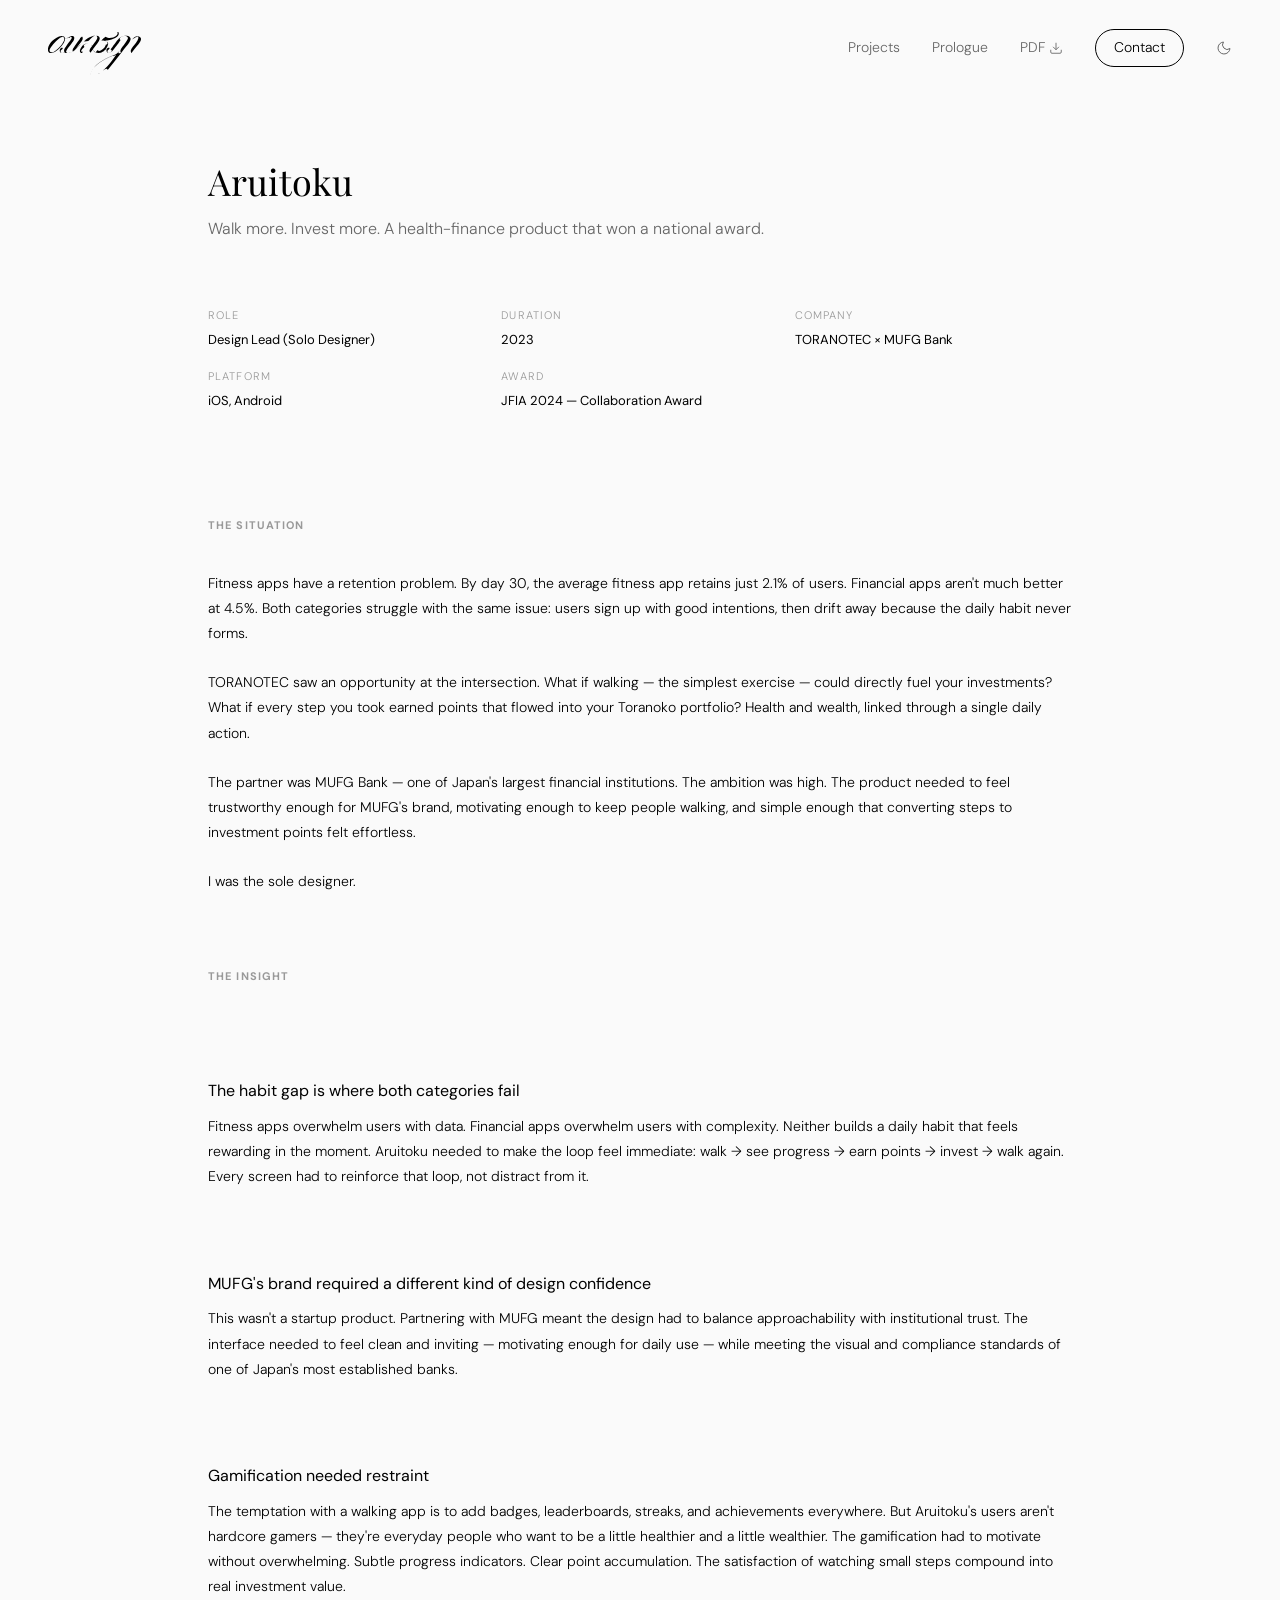
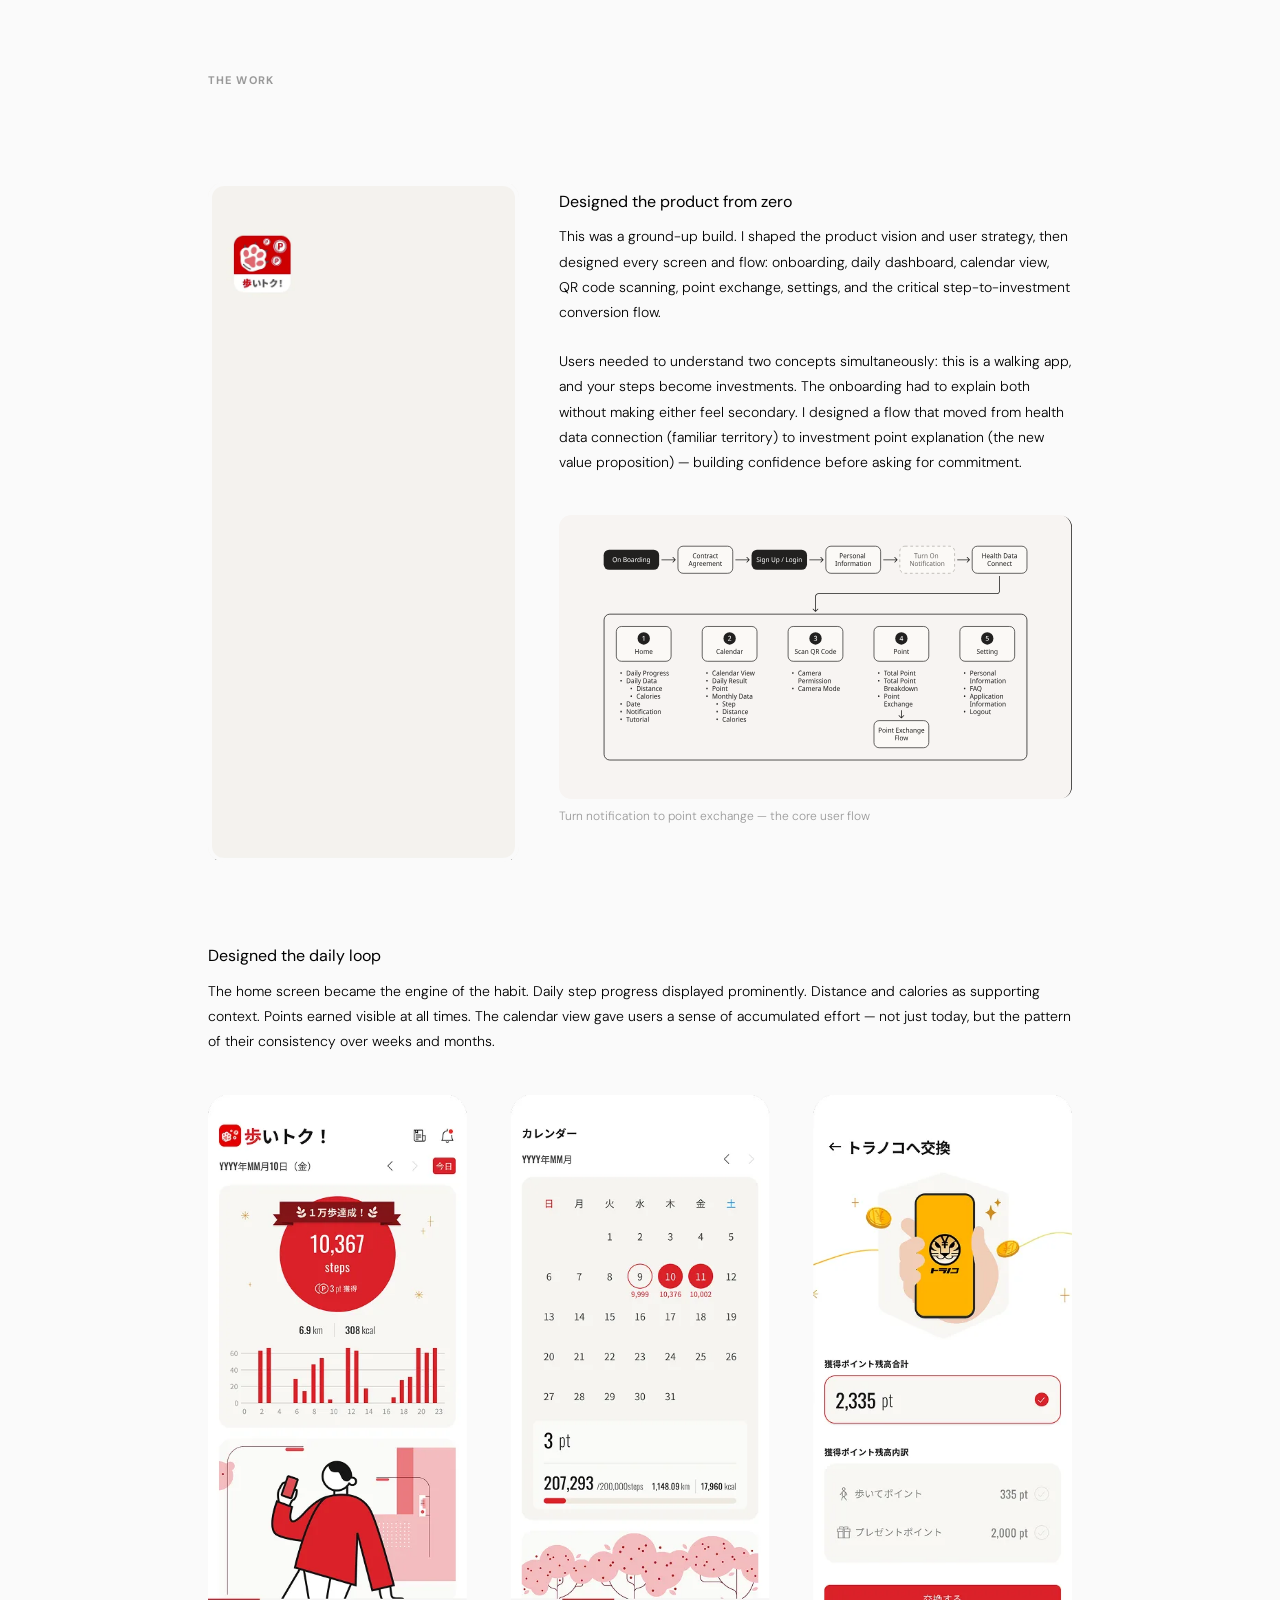
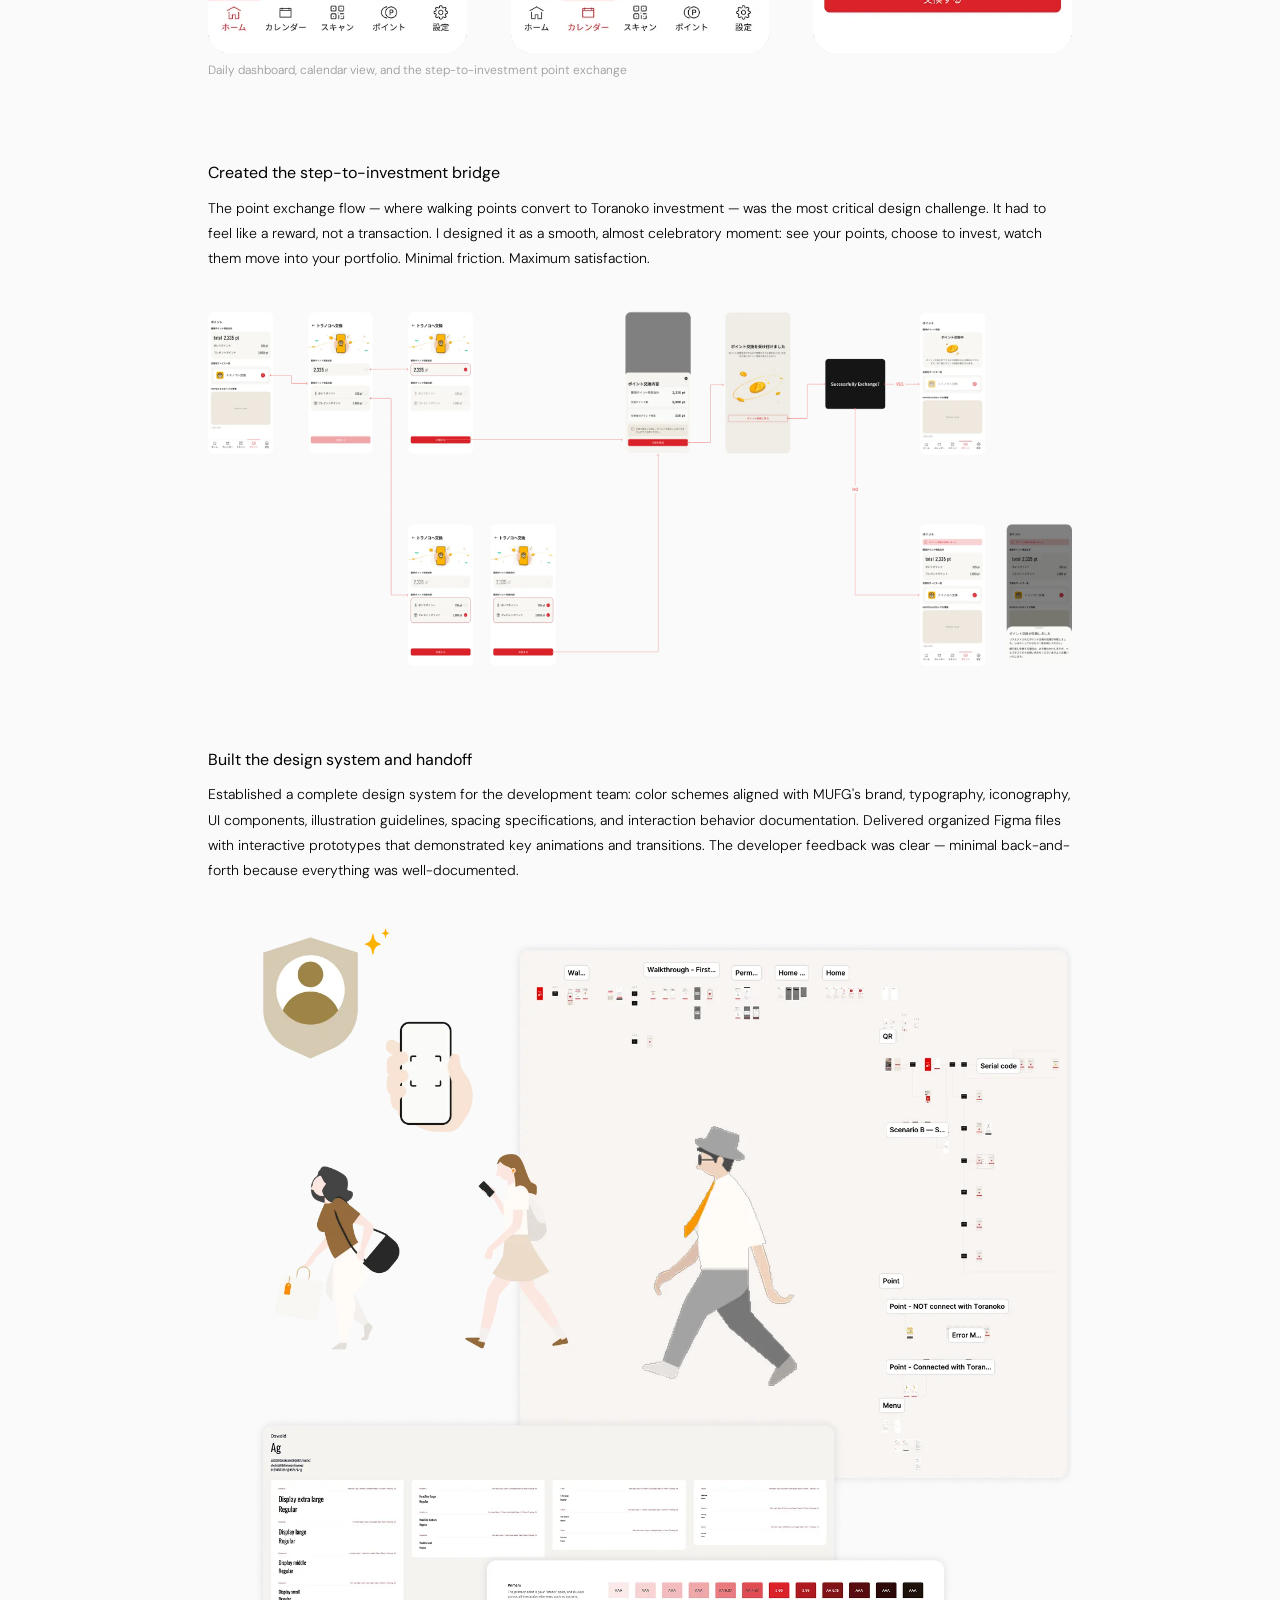
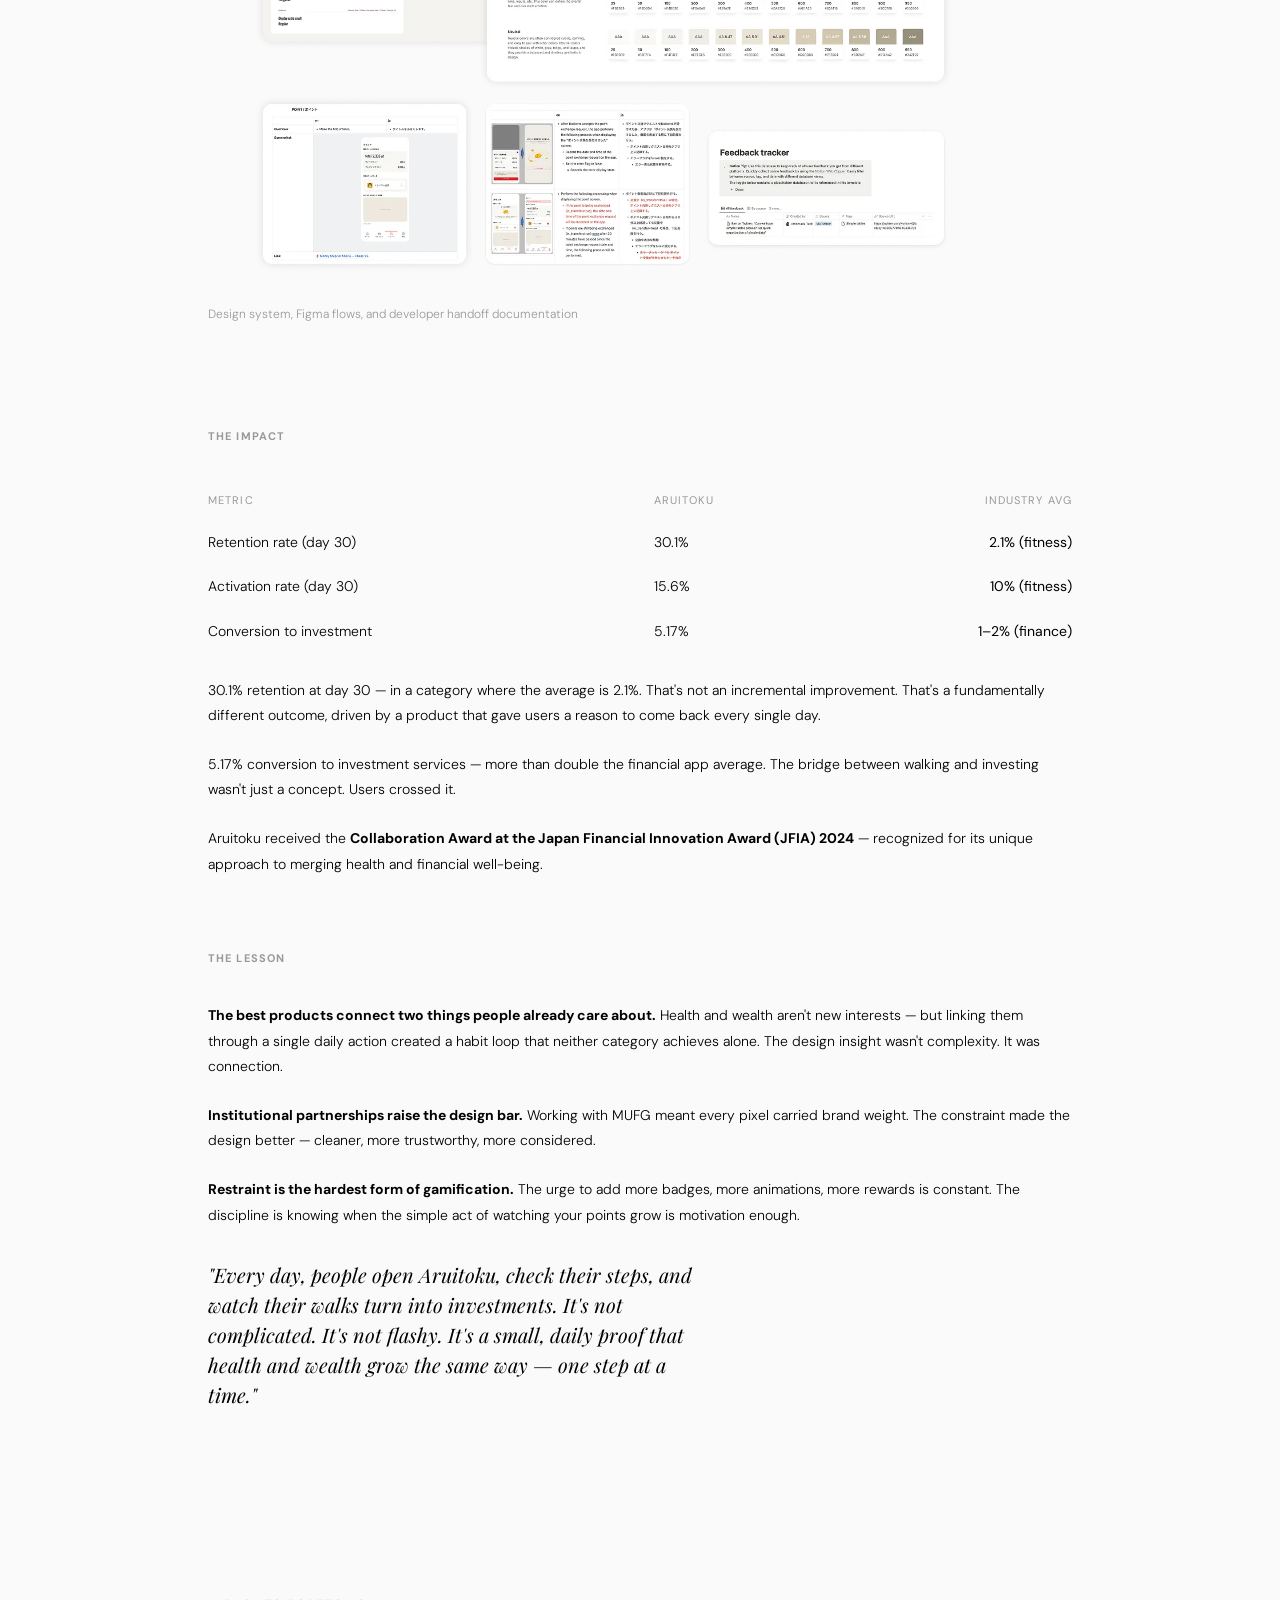
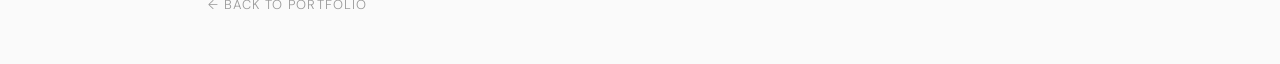
==== commit 55d8f0df: "Add images, videos, and layout updates to project detail pages - Aruitoku: 2-column layout, prototyp" ====
--- a/projects/aruitoku.html
+++ b/projects/aruitoku.html
@@ -96,20 +96,56 @@
     <div class="container">
       <h2 class="content-section__label">The work</h2>
       <div class="content-section__body">
-        <h3>Designed the product from zero</h3>
-        <p>This was a ground-up build. I shaped the product vision and user strategy, then designed every screen and flow: onboarding, daily dashboard, calendar view, QR code scanning, point exchange, settings, and the critical step-to-investment conversion flow.</p>
-
-        <h3>Built onboarding for two audiences at once</h3>
-        <p>Users needed to understand two concepts simultaneously: this is a walking app, and your steps become investments. The onboarding had to explain both without making either feel secondary. I designed a flow that moved from health data connection (familiar territory) to investment point explanation (the new value proposition) — building confidence before asking for commitment.</p>
+        <div class="content-split">
+          <div class="content-split__media">
+            <figure class="content-section__image content-section__video">
+              <video autoplay playsinline muted loop preload="auto" poster="../img/main-aruitoku-detail-prototype-poster.webp" width="746" height="1622">
+                <source src="../img/main-aruitoku-detail-prototype.mp4" type="video/mp4">
+              </video>
+            </figure>
+          </div>
+          <div class="content-split__text">
+            <h3>Designed the product from zero</h3>
+            <p>This was a ground-up build. I shaped the product vision and user strategy, then designed every screen and flow: onboarding, daily dashboard, calendar view, QR code scanning, point exchange, settings, and the critical step-to-investment conversion flow.</p>
+            <p>Users needed to understand two concepts simultaneously: this is a walking app, and your steps become investments. The onboarding had to explain both without making either feel secondary. I designed a flow that moved from health data connection (familiar territory) to investment point explanation (the new value proposition) — building confidence before asking for commitment.</p>
+            <figure class="content-section__image">
+              <img src="../img/main-aruitoku-detail-flow.svg" alt="Aruitoku user flow diagram showing the end-to-end product flow from onboarding through daily walking to investment conversion" width="666" height="368" loading="lazy">
+              <figcaption>Turn notification to point exchange — the core user flow</figcaption>
+            </figure>
+          </div>
+        </div>
 
         <h3>Designed the daily loop</h3>
         <p>The home screen became the engine of the habit. Daily step progress displayed prominently. Distance and calories as supporting context. Points earned visible at all times. The calendar view gave users a sense of accumulated effort — not just today, but the pattern of their consistency over weeks and months.</p>
 
+        <figure class="content-section__image">
+          <picture>
+            <source srcset="../img/main-aruitoku-detail-screens.webp" type="image/webp">
+            <img src="../img/main-aruitoku-detail-screens.png" alt="Aruitoku app screens showing the daily step dashboard, calendar view, and point exchange flow" width="1256" height="812" loading="lazy">
+          </picture>
+          <figcaption>Daily dashboard, calendar view, and the step-to-investment point exchange</figcaption>
+        </figure>
+
         <h3>Created the step-to-investment bridge</h3>
         <p>The point exchange flow — where walking points convert to Toranoko investment — was the most critical design challenge. It had to feel like a reward, not a transaction. I designed it as a smooth, almost celebratory moment: see your points, choose to invest, watch them move into your portfolio. Minimal friction. Maximum satisfaction.</p>
 
+        <figure class="content-section__image">
+          <picture>
+            <source srcset="../img/main-aruitoku-detail-point.webp" type="image/webp">
+            <img src="../img/main-aruitoku-detail-point.png" alt="Aruitoku step-to-investment point exchange flow showing the conversion from walking points to Toranoko investment" width="2520" height="1033" loading="lazy">
+          </picture>
+        </figure>
+
         <h3>Built the design system and handoff</h3>
         <p>Established a complete design system for the development team: color schemes aligned with MUFG's brand, typography, iconography, UI components, illustration guidelines, spacing specifications, and interaction behavior documentation. Delivered organized Figma files with interactive prototypes that demonstrated key animations and transitions. The developer feedback was clear — minimal back-and-forth because everything was well-documented.</p>
+
+        <figure class="content-section__image">
+          <picture>
+            <source srcset="../img/main-aruitoku-detail-handoff.webp" type="image/webp">
+            <img src="../img/main-aruitoku-detail-handoff.png" alt="Aruitoku design system and developer handoff including Figma flows, typography, color palette, and component documentation" width="1512" height="1704" loading="lazy">
+          </picture>
+          <figcaption>Design system, Figma flows, and developer handoff documentation</figcaption>
+        </figure>
       </div>
     </div>
   </section>
--- a/css/style.css
+++ b/css/style.css
@@ -15,7 +15,7 @@
   --text-secondary: #666666;
   --text-tertiary: #999999;
   --border: #E5E5E5;
-  --bg: #FFFFFF;
+  --bg: #FAFAFA;
   --bg-placeholder: #F5F5F5;
   --bg-warm: #F7F5F2;
   --max-width: 960px;
@@ -34,17 +34,7 @@
   --bg-warm: #141210;
 }
 
-@media (prefers-color-scheme: dark) {
-  :root:not([data-theme="light"]) {
-    --text-primary: #F0F0F0;
-    --text-secondary: #A0A0A0;
-    --text-tertiary: #707070;
-    --border: #2A2A2A;
-    --bg: #0A0A0A;
-    --bg-placeholder: #1A1A1A;
-    --bg-warm: #141210;
-  }
-}
+/* System dark mode no longer auto-applied — light is default */
 
 html {
   font-size: 16px;
@@ -70,17 +60,6 @@
   background: rgba(0, 0, 0, 0.3);
 }
 
-@media (prefers-color-scheme: dark) {
-  :root:not([data-theme="light"]) {
-    scrollbar-color: rgba(255, 255, 255, 0.15) transparent;
-  }
-  :root:not([data-theme="light"]) ::-webkit-scrollbar-thumb {
-    background: rgba(255, 255, 255, 0.15);
-  }
-  :root:not([data-theme="light"]) ::-webkit-scrollbar-thumb:hover {
-    background: rgba(255, 255, 255, 0.3);
-  }
-}
 
 [data-theme="dark"] {
   scrollbar-color: rgba(255, 255, 255, 0.15) transparent;
@@ -206,18 +185,13 @@
   left: 0;
   right: 0;
   z-index: 50;
-  background: rgba(255, 255, 255, 0.95);
+  background: rgba(250, 250, 250, 0.95);
   backdrop-filter: blur(20px);
   -webkit-backdrop-filter: blur(20px);
   transform: translateY(0);
   transition: transform 0.3s ease;
 }
 
-@media (prefers-color-scheme: dark) {
-  :root:not([data-theme="light"]) .site-header {
-    background: rgba(10, 10, 10, 0.95);
-  }
-}
 
 [data-theme="dark"] .site-header {
   background: rgba(10, 10, 10, 0.95);
@@ -246,11 +220,6 @@
   display: block;
 }
 
-@media (prefers-color-scheme: dark) {
-  :root:not([data-theme="light"]) .site-header__logo img {
-    filter: invert(1);
-  }
-}
 
 [data-theme="dark"] .site-header__logo img {
   filter: invert(1);
@@ -264,6 +233,7 @@
   display: flex;
   align-items: center;
   gap: 32px;
+  position: relative;
 }
 
 .site-header__nav a {
@@ -554,38 +524,37 @@
   }
 }
 
-/* Timeline */
+/* Timeline — vertical on mobile, horizontal on desktop */
 .timeline {
   padding-top: 0.5rem;
-  overflow-x: auto;
 }
 
 .timeline__track {
   display: flex;
+  flex-direction: column;
   gap: 0;
-  min-width: 600px;
   position: relative;
 }
 
 .timeline__item {
-  flex: 1;
   position: relative;
-  padding-top: 2rem;
+  padding-left: 2rem;
+  padding-bottom: 2rem;
 }
 
 .timeline__item::before {
   content: '';
   position: absolute;
-  top: 8px;
-  left: 0;
-  right: 0;
-  height: 1px;
+  top: 0;
+  left: 3px;
+  bottom: 0;
+  width: 1px;
   background: var(--border);
 }
 
 .timeline__item:last-child::before {
   background: repeating-linear-gradient(
-    to right,
+    to bottom,
     var(--border) 0,
     var(--border) 4px,
     transparent 4px,
@@ -599,10 +568,10 @@
 
 .timeline__dot {
   position: absolute;
-  top: 4px;
+  top: 2px;
   left: 0;
-  width: 9px;
-  height: 9px;
+  width: 8px;
+  height: 8px;
   border: 1.5px solid var(--text-primary);
   border-radius: 50%;
   background: var(--bg);
@@ -612,7 +581,7 @@
 .timeline__year {
   font-size: 12px;
   color: var(--text-tertiary);
-  margin-bottom: 0.75rem;
+  margin-bottom: 0.25rem;
   font-style: italic;
   font-family: var(--font-display);
 }
@@ -627,6 +596,59 @@
 .timeline__company {
   font-size: 12px;
   color: var(--text-tertiary);
+}
+
+/* Horizontal timeline on desktop */
+@media (min-width: 768px) {
+  .timeline {
+    overflow-x: auto;
+  }
+
+  .timeline__track {
+    flex-direction: row;
+    min-width: 600px;
+  }
+
+  .timeline__item {
+    flex: 1;
+    padding-left: 0;
+    padding-top: 2rem;
+    padding-bottom: 0;
+  }
+
+  .timeline__item::before {
+    top: 8px;
+    left: 0;
+    right: 0;
+    bottom: auto;
+    width: auto;
+    height: 1px;
+  }
+
+  .timeline__item:last-child::before {
+    background: repeating-linear-gradient(
+      to right,
+      var(--border) 0,
+      var(--border) 4px,
+      transparent 4px,
+      transparent 8px
+    );
+  }
+
+  .timeline--no-dash .timeline__item:last-child::before {
+    background: var(--border);
+  }
+
+  .timeline__dot {
+    top: 4px;
+    left: 0;
+    width: 9px;
+    height: 9px;
+  }
+
+  .timeline__year {
+    margin-bottom: 0.75rem;
+  }
 }
 
 /* --- Section label --- */
@@ -929,8 +951,14 @@
 
 .prologue-grid {
   display: grid;
-  grid-template-columns: 1fr 1fr;
+  grid-template-columns: 1fr;
   gap: 2rem;
+}
+
+@media (min-width: 768px) {
+  .prologue-grid {
+    grid-template-columns: 1fr 1fr;
+  }
 }
 
 .prologue__note {
@@ -1025,10 +1053,6 @@
 body.home main {
   margin-bottom: 250px;
   padding-bottom: 4rem;
-}
-
-.site-header {
-  z-index: 50;
 }
 
 .site-footer__top {
@@ -1189,7 +1213,7 @@
 
 /* --- Content sections --- */
 .content-section {
-  padding-top: 3rem;
+  padding-top: 4.5rem;
 }
 
 .content-section__label {
@@ -1208,7 +1232,7 @@
 }
 
 .content-section__body p {
-  margin-bottom: 1.25rem;
+  margin-bottom: 1.5rem;
 }
 
 .content-section__body p:last-child {
@@ -1217,9 +1241,17 @@
 
 .content-section__body h3 {
   font-family: var(--font-body);
+  font-size: 16px;
+  font-weight: 400;
+  margin-top: 5rem;
+  margin-bottom: 0.5rem;
+}
+
+.content-section__body h4 {
+  font-family: var(--font-body);
   font-size: 14px;
-  font-weight: 400;
-  margin-top: 2rem;
+  font-weight: 500;
+  margin-top: 1.5rem;
   margin-bottom: 0.5rem;
 }
 
@@ -1231,6 +1263,202 @@
 
 .content-section__body li {
   margin-bottom: 0.35rem;
+}
+
+/* --- Project detail images --- */
+.content-section__image {
+  margin: 2.5rem 0 2rem;
+}
+
+.content-section__image img {
+  width: 100%;
+  height: auto;
+  border-radius: 8px;
+}
+
+.content-section__image figcaption {
+  font-size: 12px;
+  color: var(--text-tertiary);
+  margin-top: 0.5rem;
+  line-height: 1.5;
+}
+
+/* --- Content split (2-col: media + text) --- */
+.content-split {
+  display: flex;
+  flex-direction: column;
+  gap: 1.5rem;
+  margin: 5rem 0 2rem;
+}
+
+.content-split__media {
+  flex-shrink: 0;
+}
+
+.content-split__media .content-section__image {
+  margin: 0;
+}
+
+.content-split__text h3 {
+  margin-top: 0;
+}
+
+@media (min-width: 768px) {
+  .content-split {
+    flex-direction: row;
+    align-items: center;
+    gap: 2.5rem;
+  }
+
+  .content-split__media {
+    width: 36%;
+  }
+
+  .content-split__media video {
+    max-height: 560px;
+  }
+
+  .content-split--dual {
+    align-items: stretch;
+  }
+
+  .content-split--dual .content-split__media {
+    width: 50%;
+    display: flex;
+  }
+
+  .content-split--dual .content-split__media .content-section__image {
+    flex: 1;
+    display: flex;
+  }
+
+  .content-split--dual .content-split__media .content-section__image picture {
+    flex: 1;
+    display: flex;
+  }
+
+  .content-split--dual .content-split__media img {
+    flex: 1;
+    height: 0;
+    min-height: 100%;
+    object-fit: contain;
+    object-position: top;
+  }
+
+  .content-split__text {
+    flex: 1;
+  }
+}
+
+/* --- Content pills --- */
+.content-section__body .content-pills {
+  display: flex;
+  flex-wrap: wrap;
+  gap: 0.5rem;
+  list-style: none;
+  padding-left: 0;
+  margin-top: 1.25rem;
+  margin-bottom: 0;
+}
+
+.content-pills li {
+  font-size: 11px;
+  letter-spacing: 0.02em;
+  padding: 0.3rem 0.75rem;
+  border-radius: 100px;
+  border: 1px solid var(--border);
+  color: var(--text-secondary);
+  margin-bottom: 0;
+}
+
+.content-section__video {
+  text-align: center;
+}
+
+.content-section__video {
+  position: relative;
+}
+
+.content-section__video video {
+  max-height: 680px;
+  width: auto;
+  max-width: 100%;
+  border-radius: 16px;
+  display: block;
+}
+
+.content-section__video::before {
+  content: '';
+  position: absolute;
+  top: 0;
+  left: 0;
+  right: 0;
+  bottom: 0;
+  border: 4px solid var(--bg);
+  border-radius: 16px;
+  pointer-events: none;
+  z-index: 1;
+}
+
+/* --- PULSE badge --- */
+.pulse-figure__wrap {
+  position: relative;
+}
+
+.pulse-badge {
+  position: absolute;
+  top: 10%;
+  right: 2%;
+  width: 160px;
+  height: 160px;
+  text-decoration: none;
+  display: flex;
+  align-items: center;
+  justify-content: center;
+}
+
+.pulse-badge__ring {
+  position: absolute;
+  inset: 0;
+  width: 100%;
+  height: 100%;
+  animation: spin 12s linear infinite;
+}
+
+.pulse-badge__ring text {
+  font-size: 9.5px;
+  font-family: var(--font-body);
+  font-weight: 400;
+  letter-spacing: 0.08em;
+  text-transform: uppercase;
+  fill: var(--text-tertiary);
+}
+
+.pulse-badge__center {
+  font-family: var(--font-body);
+  font-size: 18px;
+  font-weight: 500;
+  line-height: 1.2;
+  text-align: center;
+  color: var(--text-tertiary);
+  pointer-events: none;
+}
+
+@keyframes spin {
+  to { transform: rotate(360deg); }
+}
+
+@media (max-width: 640px) {
+  .pulse-badge {
+    width: 100px;
+    height: 100px;
+  }
+  .pulse-badge__ring text {
+    font-size: 9.5px;
+  }
+  .pulse-badge__center {
+    font-size: 12px;
+  }
 }
 
 /* --- Pull quote --- */
@@ -1247,7 +1475,7 @@
 /* --- Metrics table --- */
 .metrics-table {
   width: 100%;
-  max-width: 640px;
+  max-width: 100%;
   border-collapse: collapse;
   font-size: 14px;
   margin: 1.5rem 0;
@@ -1269,6 +1497,7 @@
   font-weight: 400;
 }
 
+.metrics-table th:last-child,
 .metrics-table td:last-child {
   text-align: right;
   font-weight: 400;
@@ -1419,6 +1648,79 @@
 
 .about-contact__links a {
   display: inline;
+}
+
+/* --- Hamburger menu (mobile) --- */
+.nav-menu {
+  display: flex;
+  gap: 32px;
+}
+
+.nav-burger {
+  display: none;
+  background: none;
+  border: none;
+  cursor: pointer;
+  padding: 4px;
+  flex-direction: column;
+  gap: 5px;
+}
+
+.nav-burger span {
+  display: block;
+  width: 18px;
+  height: 1.5px;
+  background: var(--text-secondary);
+  transition: transform 0.3s ease, opacity 0.3s ease;
+}
+
+.nav-burger.is-open span:first-child {
+  transform: translateY(3.25px) rotate(45deg);
+}
+
+.nav-burger.is-open span:last-child {
+  transform: translateY(-3.25px) rotate(-45deg);
+}
+
+.nav-menu__contact {
+  display: none;
+}
+
+@media (max-width: 767px) {
+  .nav-burger {
+    display: flex;
+  }
+
+  .nav-contact {
+    display: none;
+  }
+
+  .nav-menu__contact {
+    display: block;
+  }
+
+  .nav-menu {
+    display: none;
+    position: absolute;
+    top: 100%;
+    right: 0;
+    background: var(--bg);
+    border: 1px solid var(--border);
+    border-radius: 12px;
+    padding: 1rem 1.5rem;
+    flex-direction: column;
+    gap: 0.75rem;
+    min-width: 160px;
+    box-shadow: 0 8px 24px rgba(0, 0, 0, 0.08);
+  }
+
+  .nav-menu.is-open {
+    display: flex;
+  }
+
+  [data-theme="dark"] .nav-menu {
+    box-shadow: 0 8px 24px rgba(0, 0, 0, 0.3);
+  }
 }
 
 /* --- Close button (detail pages) --- */
@@ -1734,10 +2036,6 @@
 [data-theme="dark"] .theme-toggle__moon { display: none; }
 [data-theme="dark"] .theme-toggle__sun { display: block; }
 
-@media (prefers-color-scheme: dark) {
-  :root:not([data-theme="light"]) .theme-toggle__moon { display: none; }
-  :root:not([data-theme="light"]) .theme-toggle__sun { display: block; }
-}
 
 /* --- Responsive --- */
 @media (max-width: 639px) {
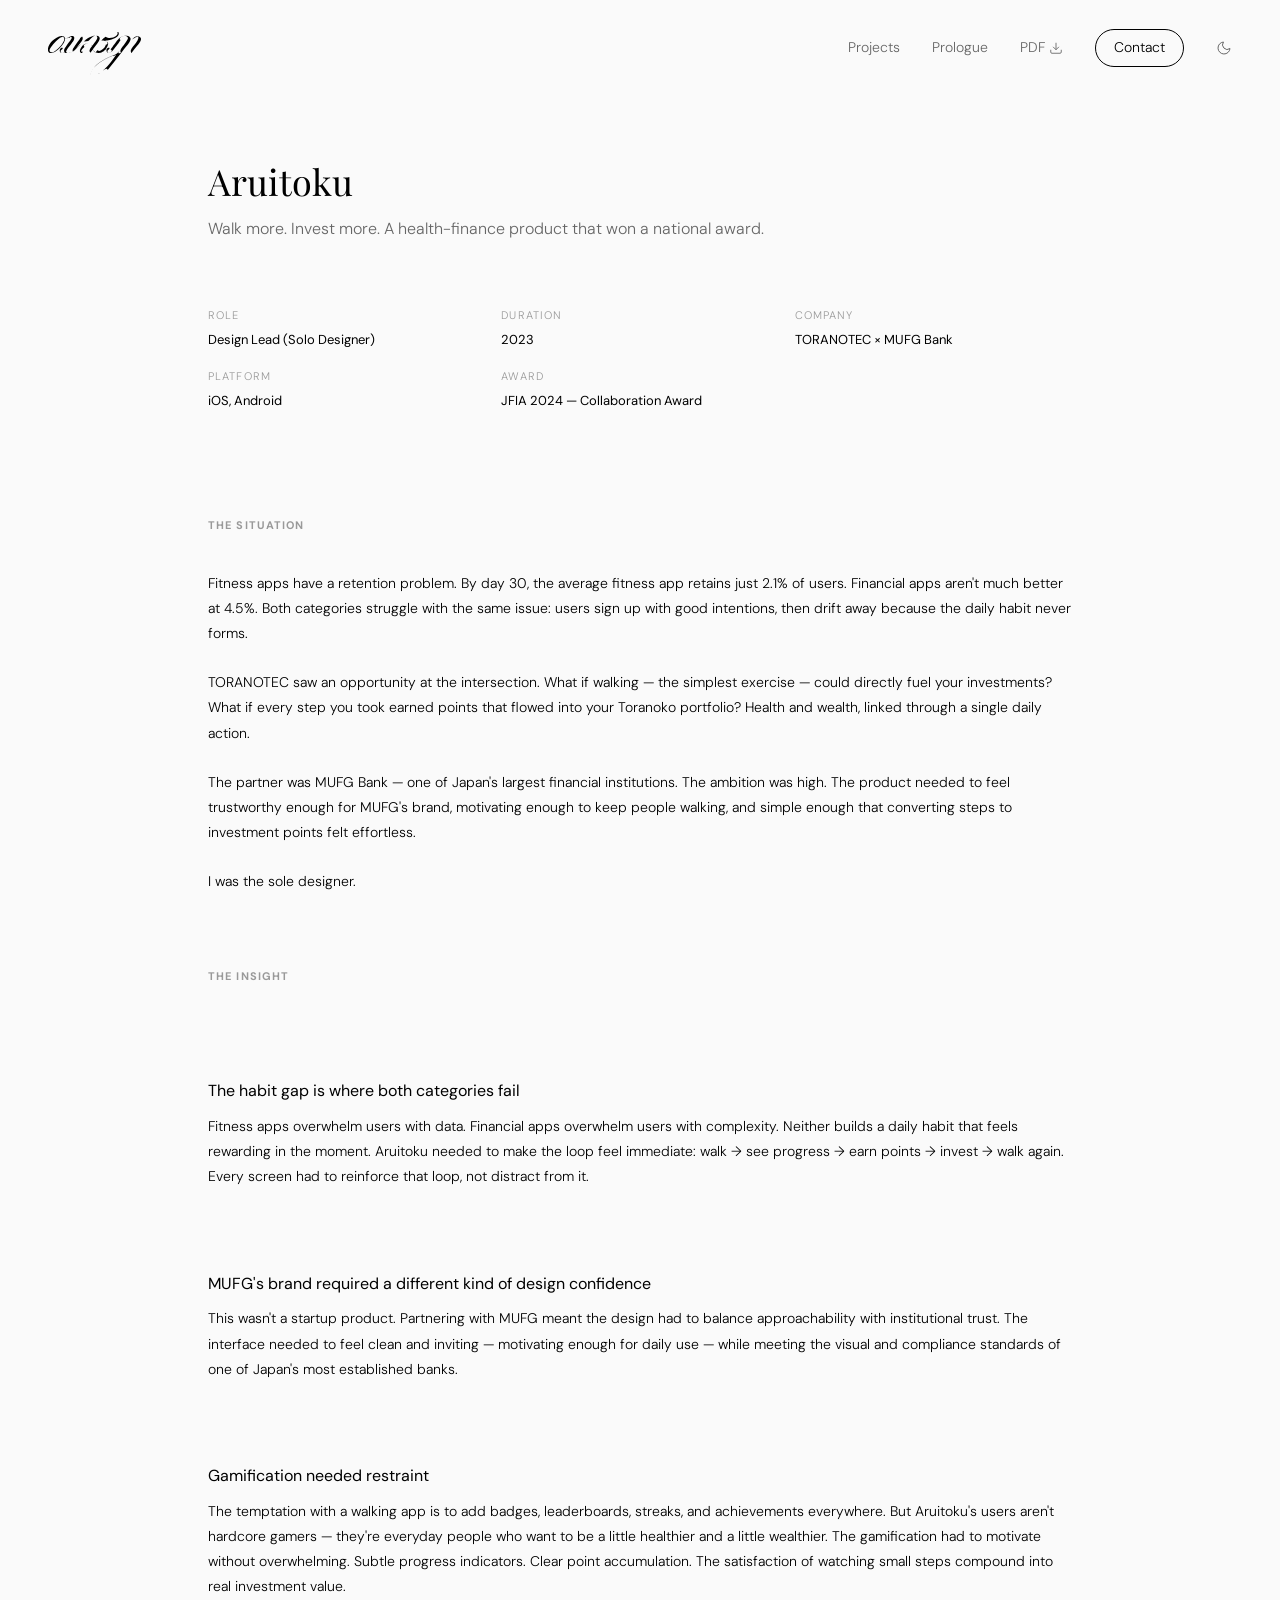
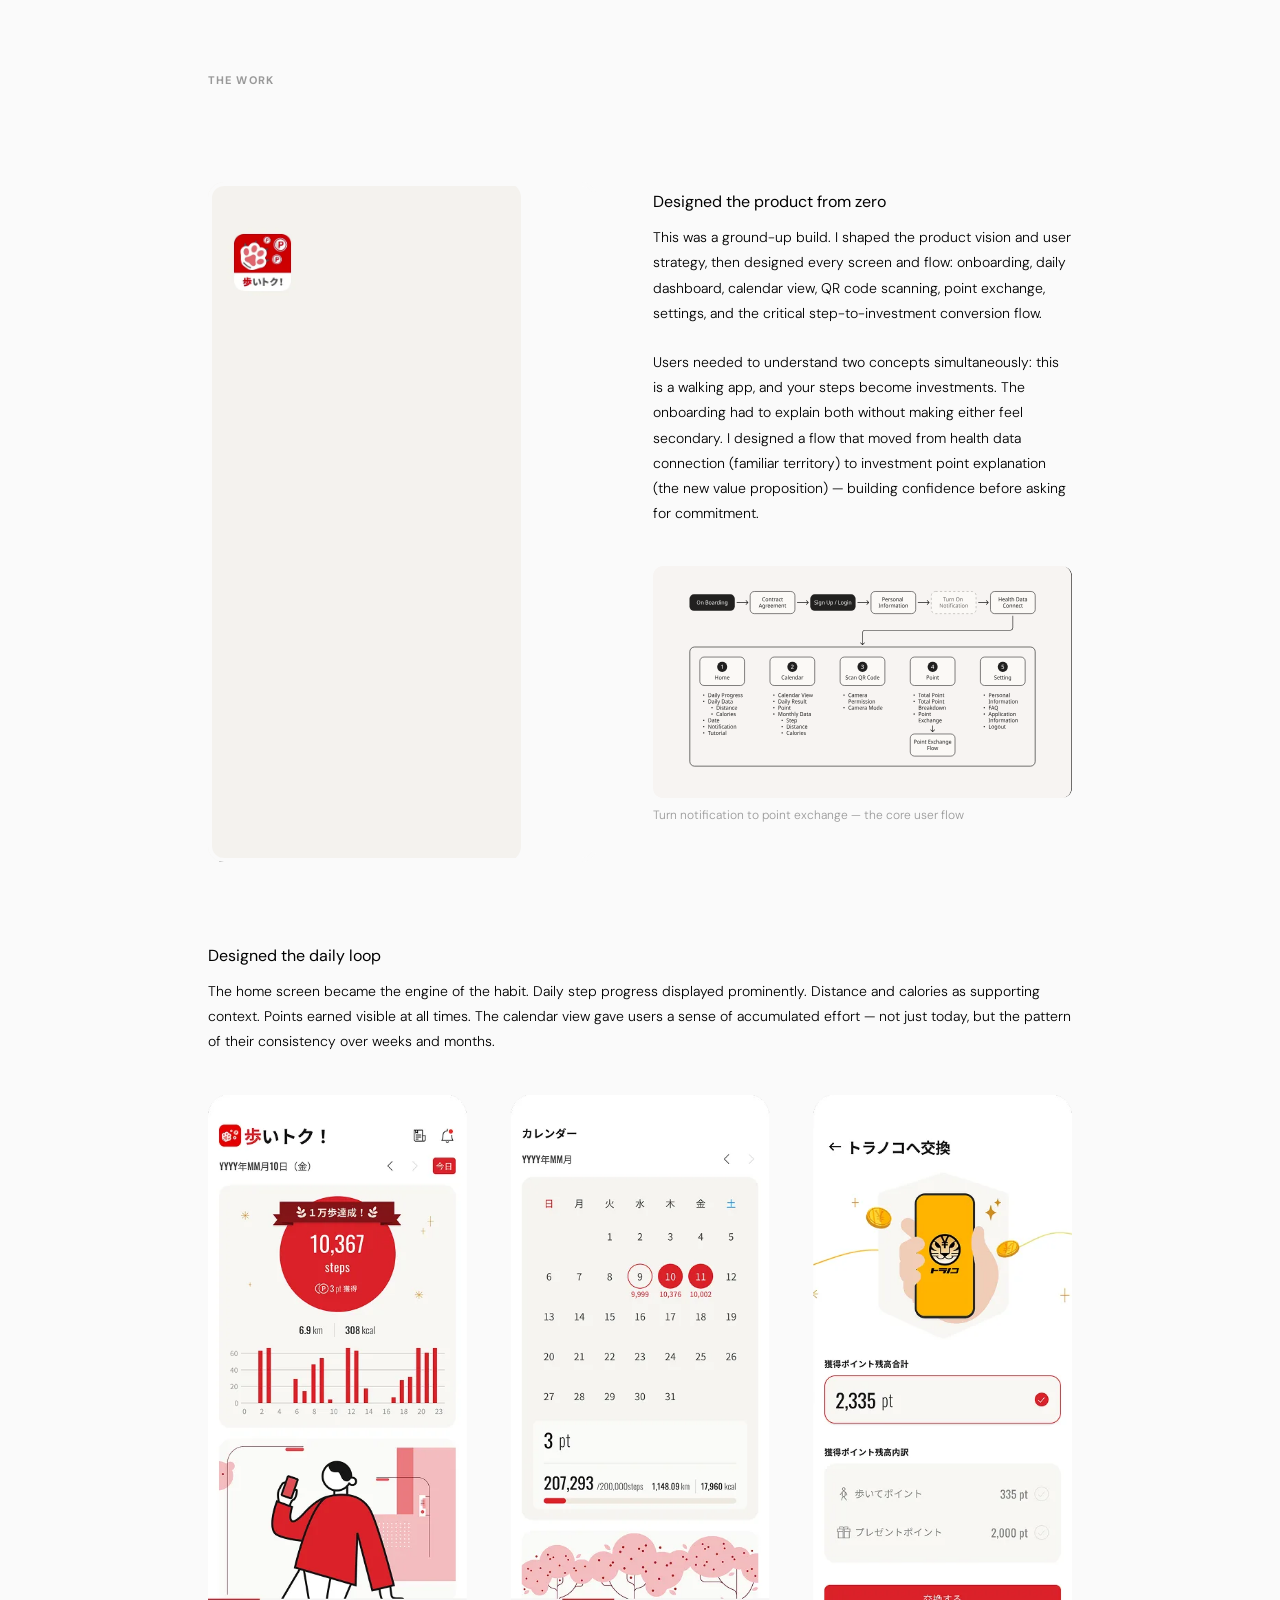
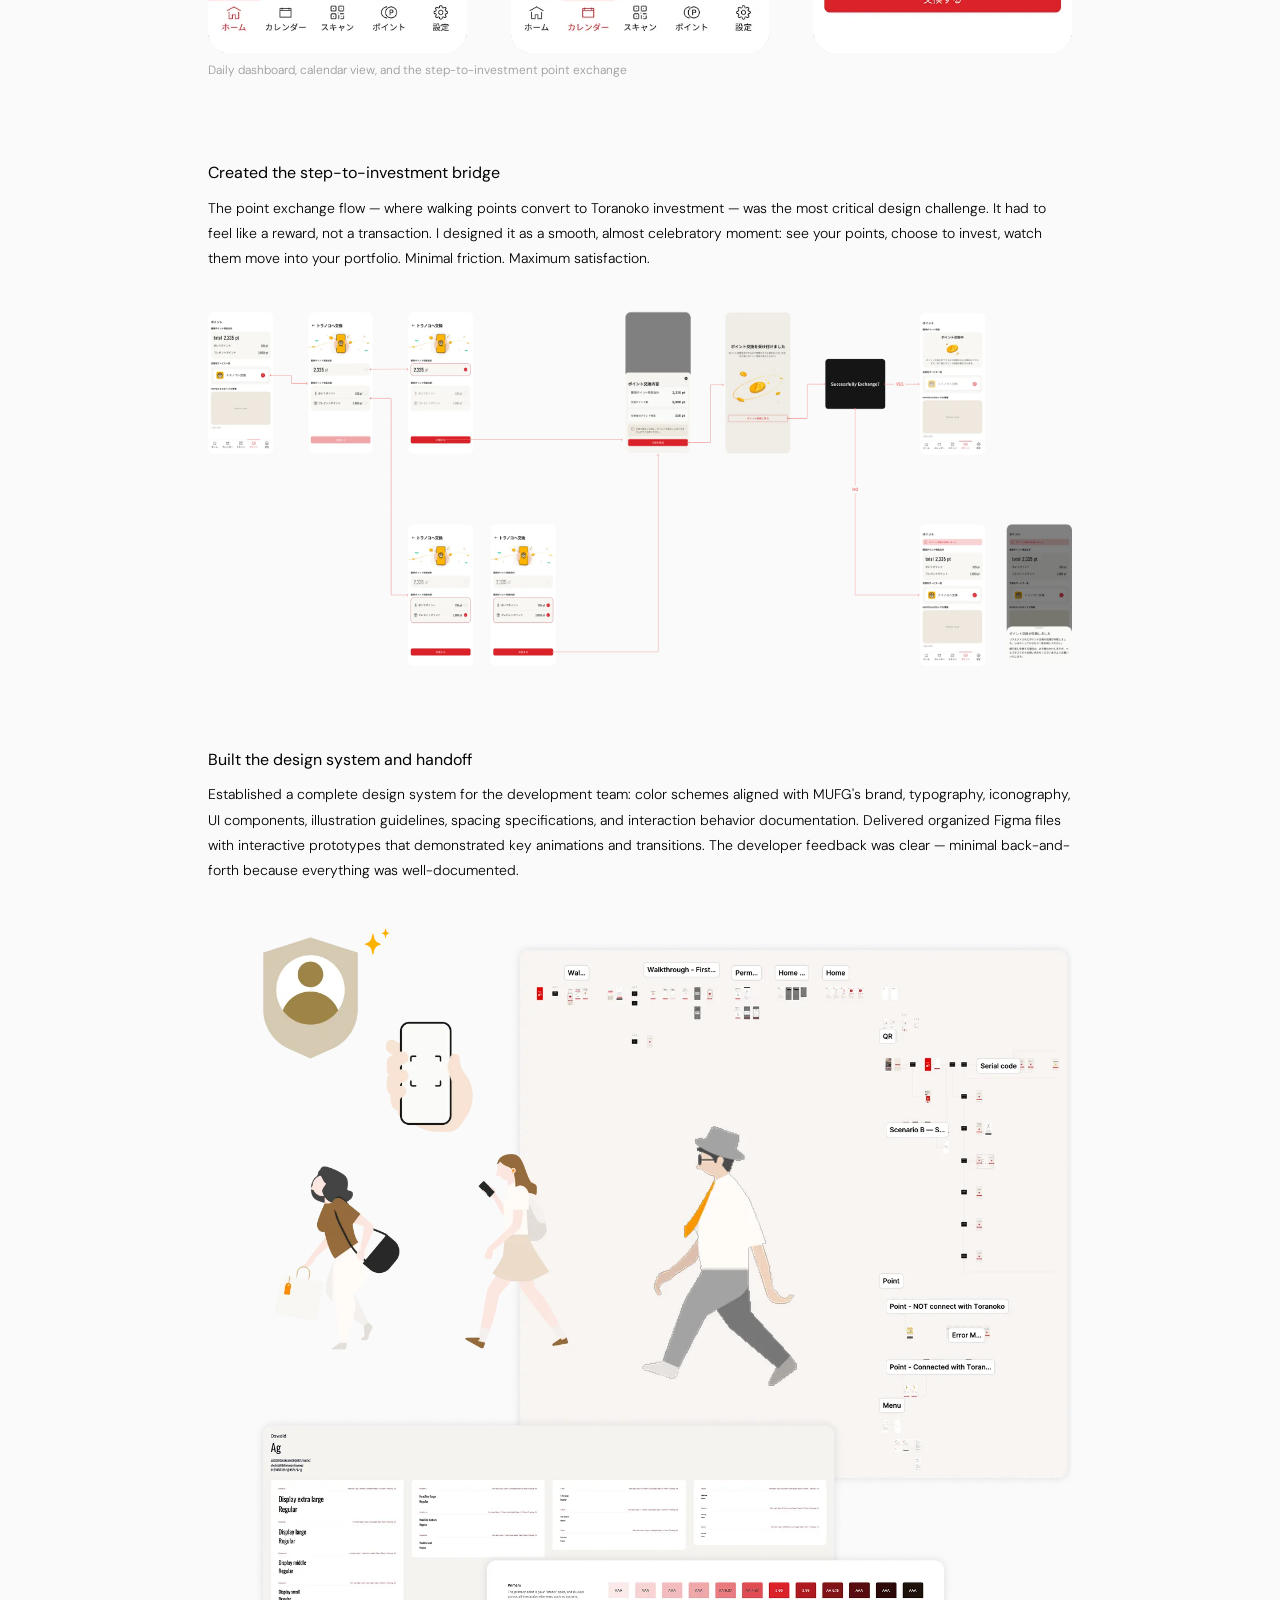
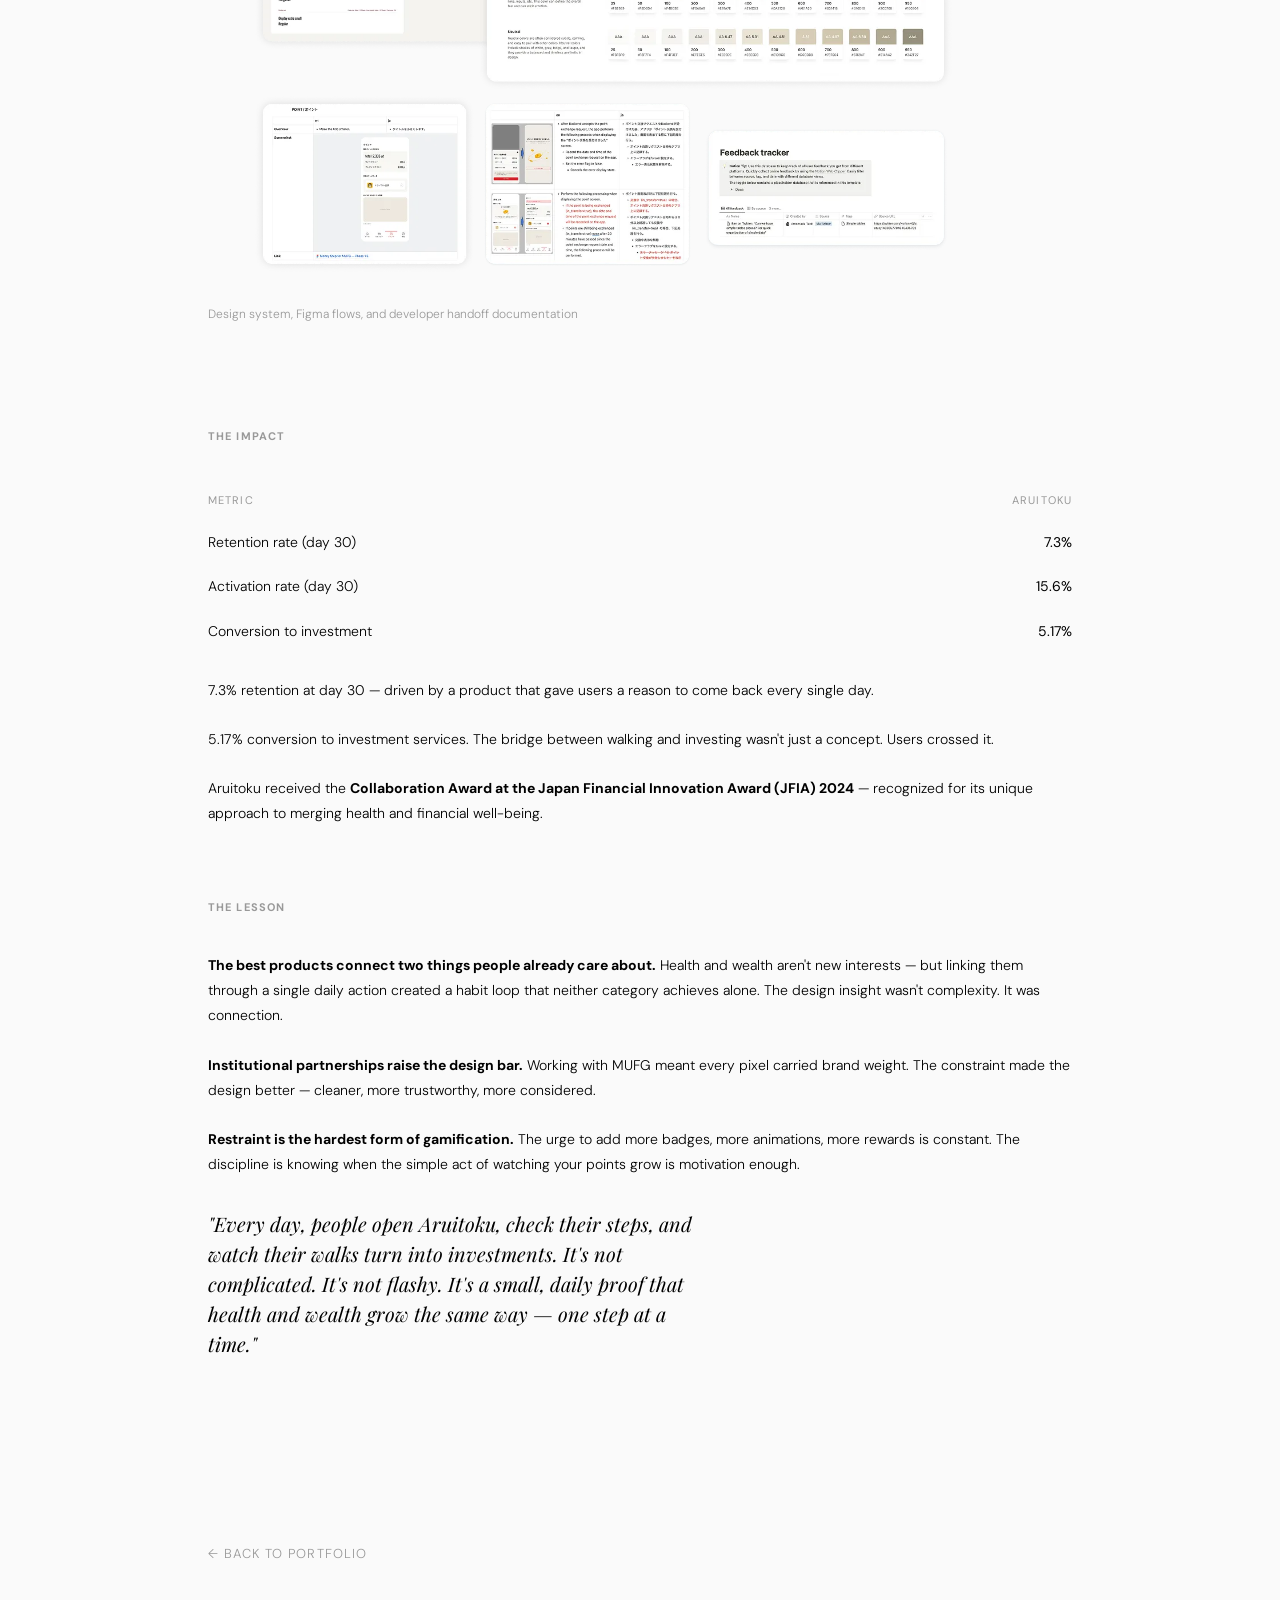
==== commit 36a99c49: "Add images to glo, facy, wantedly detail pages; optimize assets and clean up - Add flow, screen, rew" ====
--- a/projects/aruitoku.html
+++ b/projects/aruitoku.html
@@ -119,10 +119,7 @@
         <p>The home screen became the engine of the habit. Daily step progress displayed prominently. Distance and calories as supporting context. Points earned visible at all times. The calendar view gave users a sense of accumulated effort — not just today, but the pattern of their consistency over weeks and months.</p>
 
         <figure class="content-section__image">
-          <picture>
-            <source srcset="../img/main-aruitoku-detail-screens.webp" type="image/webp">
-            <img src="../img/main-aruitoku-detail-screens.png" alt="Aruitoku app screens showing the daily step dashboard, calendar view, and point exchange flow" width="1256" height="812" loading="lazy">
-          </picture>
+          <img src="../img/main-aruitoku-detail-screens.webp" alt="Aruitoku app screens showing the daily step dashboard, calendar view, and point exchange flow" width="1256" height="812" loading="lazy">
           <figcaption>Daily dashboard, calendar view, and the step-to-investment point exchange</figcaption>
         </figure>
 
@@ -130,20 +127,14 @@
         <p>The point exchange flow — where walking points convert to Toranoko investment — was the most critical design challenge. It had to feel like a reward, not a transaction. I designed it as a smooth, almost celebratory moment: see your points, choose to invest, watch them move into your portfolio. Minimal friction. Maximum satisfaction.</p>
 
         <figure class="content-section__image">
-          <picture>
-            <source srcset="../img/main-aruitoku-detail-point.webp" type="image/webp">
-            <img src="../img/main-aruitoku-detail-point.png" alt="Aruitoku step-to-investment point exchange flow showing the conversion from walking points to Toranoko investment" width="2520" height="1033" loading="lazy">
-          </picture>
+          <img src="../img/main-aruitoku-detail-point.webp" alt="Aruitoku step-to-investment point exchange flow showing the conversion from walking points to Toranoko investment" width="2520" height="1033" loading="lazy">
         </figure>
 
         <h3>Built the design system and handoff</h3>
         <p>Established a complete design system for the development team: color schemes aligned with MUFG's brand, typography, iconography, UI components, illustration guidelines, spacing specifications, and interaction behavior documentation. Delivered organized Figma files with interactive prototypes that demonstrated key animations and transitions. The developer feedback was clear — minimal back-and-forth because everything was well-documented.</p>
 
         <figure class="content-section__image">
-          <picture>
-            <source srcset="../img/main-aruitoku-detail-handoff.webp" type="image/webp">
-            <img src="../img/main-aruitoku-detail-handoff.png" alt="Aruitoku design system and developer handoff including Figma flows, typography, color palette, and component documentation" width="1512" height="1704" loading="lazy">
-          </picture>
+          <img src="../img/main-aruitoku-detail-handoff.webp" alt="Aruitoku design system and developer handoff including Figma flows, typography, color palette, and component documentation" width="1512" height="1704" loading="lazy">
           <figcaption>Design system, Figma flows, and developer handoff documentation</figcaption>
         </figure>
       </div>
@@ -160,29 +151,25 @@
             <tr>
               <th>Metric</th>
               <th>Aruitoku</th>
-              <th>Industry avg</th>
             </tr>
           </thead>
           <tbody>
             <tr>
               <td>Retention rate (day 30)</td>
-              <td>30.1%</td>
-              <td>2.1% (fitness)</td>
+              <td>7.3%</td>
             </tr>
             <tr>
               <td>Activation rate (day 30)</td>
               <td>15.6%</td>
-              <td>10% (fitness)</td>
             </tr>
             <tr>
               <td>Conversion to investment</td>
               <td>5.17%</td>
-              <td>1–2% (finance)</td>
             </tr>
           </tbody>
         </table>
-        <p>30.1% retention at day 30 — in a category where the average is 2.1%. That's not an incremental improvement. That's a fundamentally different outcome, driven by a product that gave users a reason to come back every single day.</p>
-        <p>5.17% conversion to investment services — more than double the financial app average. The bridge between walking and investing wasn't just a concept. Users crossed it.</p>
+        <p>7.3% retention at day 30 — driven by a product that gave users a reason to come back every single day.</p>
+        <p>5.17% conversion to investment services. The bridge between walking and investing wasn't just a concept. Users crossed it.</p>
         <p>Aruitoku received the <strong>Collaboration Award at the Japan Financial Innovation Award (JFIA) 2024</strong> — recognized for its unique approach to merging health and financial well-being.</p>
       </div>
     </div>
--- a/css/style.css
+++ b/css/style.css
@@ -456,7 +456,7 @@
 .pov__text {
   font-family: var(--font-body);
   font-size: 24px;
-  font-weight: 100;
+  font-weight: 200;
   line-height: 1.6;
   max-width: 680px;
   background: linear-gradient(
@@ -1266,6 +1266,72 @@
 }
 
 /* --- Project detail images --- */
+.project-figure {
+  margin: 3rem 0;
+}
+
+.project-figure img {
+  width: 100%;
+  height: auto;
+}
+
+/* --- Image grid 2-col --- */
+.image-grid-2 {
+  display: grid;
+  grid-template-columns: 1fr;
+  gap: 1rem;
+  margin: 3rem 0;
+}
+
+.image-grid-2 .project-figure {
+  margin: 0;
+}
+
+@media (min-width: 768px) {
+  .image-grid-2 {
+    grid-template-columns: 1fr 1fr;
+  }
+}
+
+/* --- Image carousel --- */
+.image-carousel {
+  margin: 3rem 0;
+  overflow: hidden;
+}
+
+.image-carousel__track {
+  display: flex;
+  transition: transform 0.8s cubic-bezier(0.4, 0, 0.2, 1);
+}
+
+.image-carousel__track img {
+  width: 100%;
+  flex-shrink: 0;
+  border-radius: 8px;
+}
+
+.image-carousel__dots {
+  display: flex;
+  justify-content: center;
+  gap: 0.5rem;
+  margin-top: 1rem;
+}
+
+.image-carousel__dot {
+  width: 8px;
+  height: 8px;
+  border-radius: 50%;
+  border: none;
+  background: var(--border);
+  cursor: pointer;
+  padding: 0;
+  transition: background 0.2s;
+}
+
+.image-carousel__dot.active {
+  background: var(--text-primary);
+}
+
 .content-section__image {
   margin: 2.5rem 0 2rem;
 }
@@ -1307,11 +1373,24 @@
   .content-split {
     flex-direction: row;
     align-items: center;
-    gap: 2.5rem;
+    gap: 3.5rem;
   }
 
   .content-split__media {
-    width: 36%;
+    width: 45%;
+    display: flex;
+  }
+
+  .content-split__media .content-section__image {
+    flex: 1;
+    display: flex;
+  }
+
+  .content-split__media img {
+    width: 100%;
+    height: 100%;
+    object-fit: cover;
+    object-position: top;
   }
 
   .content-split__media video {
